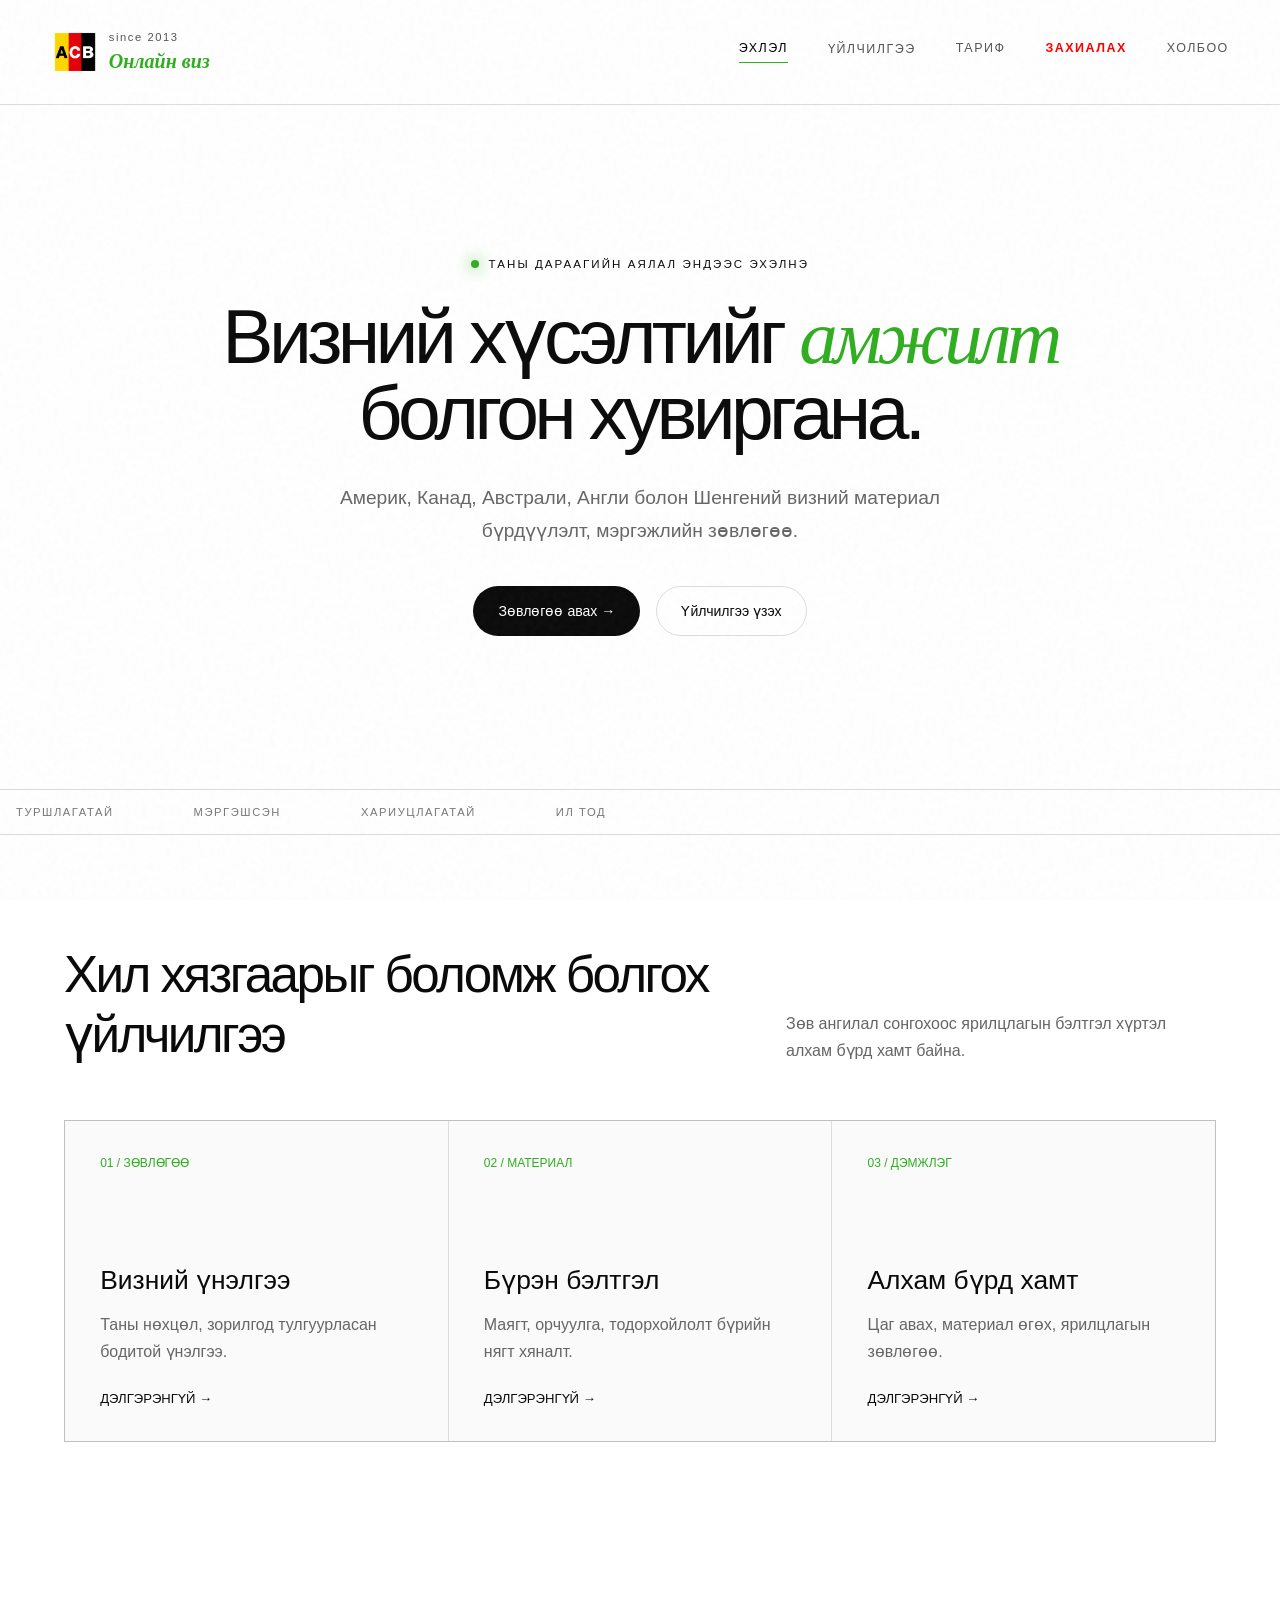
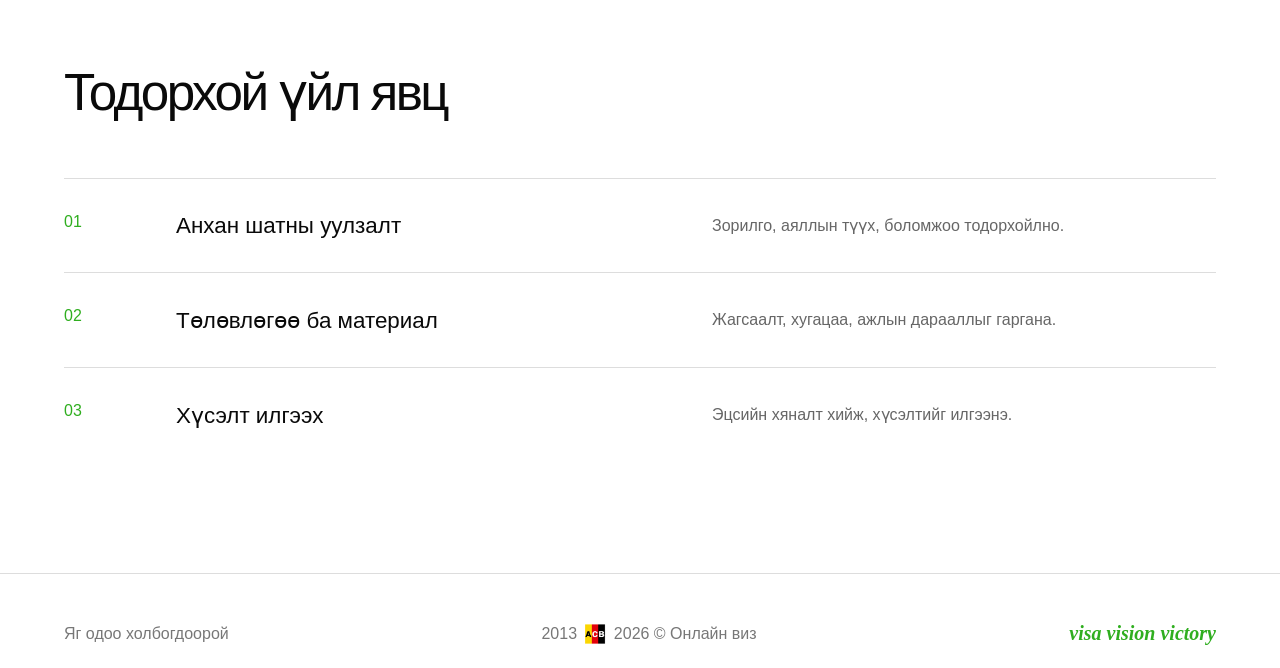
==== index.html @ 75e52c0c "favicon" ====
<!doctype html><html lang="mn"><head><meta charset="utf-8"><meta name="viewport" content="width=device-width,initial-scale=1"><title>Visa Vision Victory</title><link rel="icon" type="image/png" href="assets/favicon.png"><link rel="stylesheet" href="styles.css"></head><body><div class="noise"></div><header class="site-header"><a class="brand" href="index.html"><img class="brand-logo" src="assets/acb-logo.png" alt="ACB лого"><span class="brand-text"><span class="brand-since">since 2013</span><span class="brand-name">Онлайн виз</span></span></a><button class="menu-btn" aria-label="Цэс">☰</button><nav class="nav"><a class="active" href="index.html">Эхлэл</a><a href="services.html">Үйлчилгээ</a><a href="pricing.html">Тариф</a><a  href="zahialga.html" style="display:inline-block; color:red; font-weight:600;">Захиалах</a><a    href="contact.html">Холбоо</a></nav></header><main class="page"><section class="hero"><p class="eyebrow"><span class="dot"></span>Таны дараагийн аялал эндээс эхэлнэ</p><h1>Визний хүсэлтийг <span class="accent">амжилт</span> болгон хувиргана.</h1><p class="lead">Америк, Канад, Австрали, Англи болон Шенгений визний материал бүрдүүлэлт, мэргэжлийн зөвлөгөө.</p><div class="actions"><a class="btn" href="contact.html">Зөвлөгөө авах →</a><a class="btn secondary" href="services.html">Үйлчилгээ үзэх</a></div></section><div class="marquee"><span>Туршлагатай</span><span>Мэргэшсэн</span><span>Хариуцлагатай</span><span>Ил тод</span></div><section class="section reveal"><div class="section-head"><h2>Хил хязгаарыг боломж болгох үйлчилгээ</h2><p class="section-copy">Зөв ангилал сонгохоос ярилцлагын бэлтгэл хүртэл алхам бүрд хамт байна.</p></div><div class="grid"><article class="card"><span class="card-index">01 / ЗӨВЛӨГӨӨ</span><h3>Визний үнэлгээ</h3><p>Таны нөхцөл, зорилгод тулгуурласан бодитой үнэлгээ.</p><a class="card-link" href="services.html">Дэлгэрэнгүй →</a></article><article class="card"><span class="card-index">02 / МАТЕРИАЛ</span><h3>Бүрэн бэлтгэл</h3><p>Маягт, орчуулга, тодорхойлолт бүрийн нягт хяналт.</p><a class="card-link" href="services.html">Дэлгэрэнгүй →</a></article><article class="card"><span class="card-index">03 / ДЭМЖЛЭГ</span><h3>Алхам бүрд хамт</h3><p>Цаг авах, материал өгөх, ярилцлагын зөвлөгөө.</p><a class="card-link" href="services.html">Дэлгэрэнгүй →</a></article></div></section><section class="section reveal"><div class="section-head"><h2>Тодорхой үйл явц</h2></div><div class="steps"><article class="step"><h3>Анхан шатны уулзалт</h3><p>Зорилго, аяллын түүх, боломжоо тодорхойлно.</p></article><article class="step"><h3>Төлөвлөгөө ба материал</h3><p>Жагсаалт, хугацаа, ажлын дарааллыг гаргана.</p></article><article class="step"><h3>Хүсэлт илгээх</h3><p>Эцсийн хяналт хийж, хүсэлтийг илгээнэ.</p></article></div></section></main><footer class="site-footer"><div class="footer-row"><p>Яг одоо холбогдоорой</p><p class="footer-copy">2013 <img class="footer-logo" src="assets/acb-logo.png" alt="ACB лого"> 2026 © Онлайн виз</p><div class="footer-brand">visa vision victory</div></div></footer><script src="app.js"></script></body></html>
---- styles.css ----
:root{--bg:#ffffff;--fg:#0a0a0a;--muted:#666;--line:#00000022;--lime:#2fae1f}*{box-sizing:border-box;margin:0;padding:0}html{scroll-behavior:smooth}body{min-height:100vh;background:var(--bg);color:var(--fg);font-family:Arial,sans-serif;overflow-x:hidden}a{color:inherit}.noise{position:fixed;inset:0;pointer-events:none;z-index:10;opacity:.04;background-image:url("data:image/svg+xml,%3Csvg viewBox='0 0 180 180' xmlns='http://www.w3.org/2000/svg'%3E%3Cfilter id='n'%3E%3CfeTurbulence type='fractalNoise' baseFrequency='.9' numOctaves='3'/%3E%3C/filter%3E%3Crect width='100%25' height='100%25' filter='url(%23n)'/%3E%3C/svg%3E")}.site-header{position:relative;z-index:20;display:flex;align-items:center;justify-content:space-between;padding:28px 4vw;border-bottom:1px solid var(--line)}.brand{text-decoration:none;font-family:Georgia,serif;font-style:italic;font-size:1.25rem;font-weight:700;color:var(--lime)}.brand{display:inline-flex;align-items:center;gap:.6rem}.footer-copy{display:inline-flex;align-items:center;gap:.4rem}.footer-logo{height:24px;width:24px;object-fit:contain;display:block}.brand-text{display:flex;flex-direction:column;height:48px}.brand .brand-since{display:block;font-family:Arial,sans-serif;font-style:normal;font-weight:400;font-size:.7rem;letter-spacing:.14em;line-height:18px;color:#555;text-transform:lowercase}.brand-name{display:block;line-height:30px}.brand-logo{height:48px;width:48px;object-fit:contain;display:block}.brand span,.accent{color:var(--lime)}.nav{display:flex;gap:2.5rem}.nav a{text-decoration:none;text-transform:uppercase;font-size:.78rem;letter-spacing:.12em;color:#555}.nav a:hover,.nav a.active{color:#000}.nav a.active:after{content:"";display:block;height:1px;background:var(--lime);margin-top:7px}.menu-btn{display:none;background:none;border:0;color:#000;font-size:1.5rem}.page{position:relative;z-index:2}.hero{min-height:76vh;display:grid;align-content:center;justify-items:center;text-align:center;padding:8vh 5vw}.eyebrow{display:flex;align-items:center;gap:.6rem;text-transform:uppercase;letter-spacing:.18em;font-size:.72rem;margin-bottom:1.8rem}.dot{width:8px;height:8px;background:var(--lime);border-radius:50%;box-shadow:0 0 16px var(--lime)}h1{max-width:1050px;font-size:clamp(2.6rem,6vw,6.5rem);font-weight:400;line-height:.98;letter-spacing:-.06em}.accent{font-style:italic;font-family:Georgia,serif}.lead{max-width:650px;color:var(--muted);font-size:clamp(1rem,1.5vw,1.25rem);line-height:1.7;margin:2rem auto 0}.actions{display:flex;gap:1rem;margin-top:2.4rem}.btn{display:inline-flex;align-items:center;justify-content:center;border:1px solid var(--line);border-radius:999px;padding:1rem 1.5rem;text-decoration:none;background:#0a0a0a;color:#fff;font-size:.88rem;transition:.25s;cursor:pointer}.btn:hover{transform:translateY(-2px)}.btn.secondary{background:transparent;color:#0a0a0a}.marquee{border-block:1px solid var(--line);padding:1rem;overflow:hidden;color:#777;text-transform:uppercase;letter-spacing:.14em;font-size:.7rem;white-space:nowrap}.marquee span{margin-right:5rem}.section{padding:110px 5vw;max-width:1400px;margin:auto}.section-head{display:flex;justify-content:space-between;align-items:end;gap:2rem;margin-bottom:3.5rem}.section h2{font-size:clamp(2rem,4vw,4.2rem);font-weight:400;letter-spacing:-.05em;max-width:800px}.section-copy{max-width:430px;color:var(--muted);line-height:1.7}.grid{display:grid;grid-template-columns:repeat(3,1fr);gap:1px;background:var(--line);border:1px solid var(--line)}.card{background:#fafafa;padding:2.2rem;min-height:320px;display:flex;flex-direction:column}.card:hover{background:#f1f1f1}.card-index{color:var(--lime);font-size:.75rem}.card h3{font-size:1.65rem;font-weight:400;margin:auto 0 1rem}.card p{color:var(--muted);line-height:1.65}.card-link{margin-top:1.6rem;text-decoration:none;font-size:.82rem;text-transform:uppercase}.steps{counter-reset:s}.step{counter-increment:s;display:grid;grid-template-columns:80px 1fr 1fr;gap:2rem;padding:2.1rem 0;border-top:1px solid var(--line)}.step:before{content:"0" counter(s);color:var(--lime)}.step h3{font-weight:400;font-size:1.4rem}.step p{color:var(--muted);line-height:1.6}.page-intro{padding:12vh 5vw 8vh;max-width:1400px;margin:auto}.pricing-grid{display:grid;grid-template-columns:repeat(3,1fr);gap:1rem}.price-card{padding:2rem;border:1px solid var(--line);border-radius:18px;background:#00000008;display:flex;flex-direction:column;min-height:520px}.price-card.featured{border-color:var(--lime);background:#2fae1f16}.badge{align-self:flex-start;color:#eafbe6;background:var(--lime);border-radius:99px;padding:.4rem .7rem;font-size:.65rem;text-transform:uppercase}.price-card h3{font-size:1.6rem;font-weight:400;margin:1.4rem 0}.price{font-size:2.7rem}.price small{font-size:.8rem;color:var(--muted)}.features{list-style:none;margin:2rem 0;color:#bbb;line-height:2}.features li:before{content:"↗";color:var(--lime);margin-right:.6rem}.price-card .btn{margin-top:auto}.contact-grid{display:grid;grid-template-columns:.8fr 1.2fr;gap:6vw}.contact-list{list-style:none;margin-top:2rem}.contact-list li{padding:1.2rem 0;border-top:1px solid var(--line);color:#555}.contact-list a{text-decoration:none;color:#0a0a0a}.form{display:grid;gap:1rem}.field{display:grid;gap:.55rem}.field label{font-size:.72rem;text-transform:uppercase;color:#555}.field input,.field textarea,.field select{width:100%;background:#00000008;border:1px solid var(--line);border-radius:10px;color:#0a0a0a;padding:1rem}.field textarea{min-height:150px;resize:vertical}.form-status{color:var(--lime);min-height:1.3em}.site-footer{position:relative;z-index:2;border-top:1px solid var(--line);padding:3rem 5vw 1.4rem}.footer-row{display:flex;justify-content:space-between;align-items:center;gap:2rem;color:#777}.footer-brand{font-family:Georgia,serif;font-style:italic;font-weight:700;color:var(--lime);font-size:1.25rem;line-height:.85;text-align:center;white-space:nowrap}.reveal{opacity:0;transform:translateY(24px);transition:.75s}.reveal.visible{opacity:1;transform:none}@media(max-width:800px){.brand-logo{height:38px;width:38px}.brand-text{height:38px}.brand-since{font-size:.6rem;line-height:14px}.brand-name{line-height:24px}.site-header{padding:22px 20px}.menu-btn{display:block}.nav{display:none;position:absolute;top:74px;left:0;right:0;padding:24px 20px;background:#fafafa;flex-direction:column}.nav.open{display:flex}.hero{min-height:70vh;padding-inline:20px}.actions{flex-direction:column;width:100%;max-width:360px}.section,.page-intro{padding:75px 20px}.section-head,.footer-row{align-items:flex-start;flex-direction:column;gap:1rem}.grid,.pricing-grid,.contact-grid{grid-template-columns:1fr}.step{grid-template-columns:45px 1fr}.step p{grid-column:2}.price-card{min-height:auto}.footer-brand{white-space:normal}}
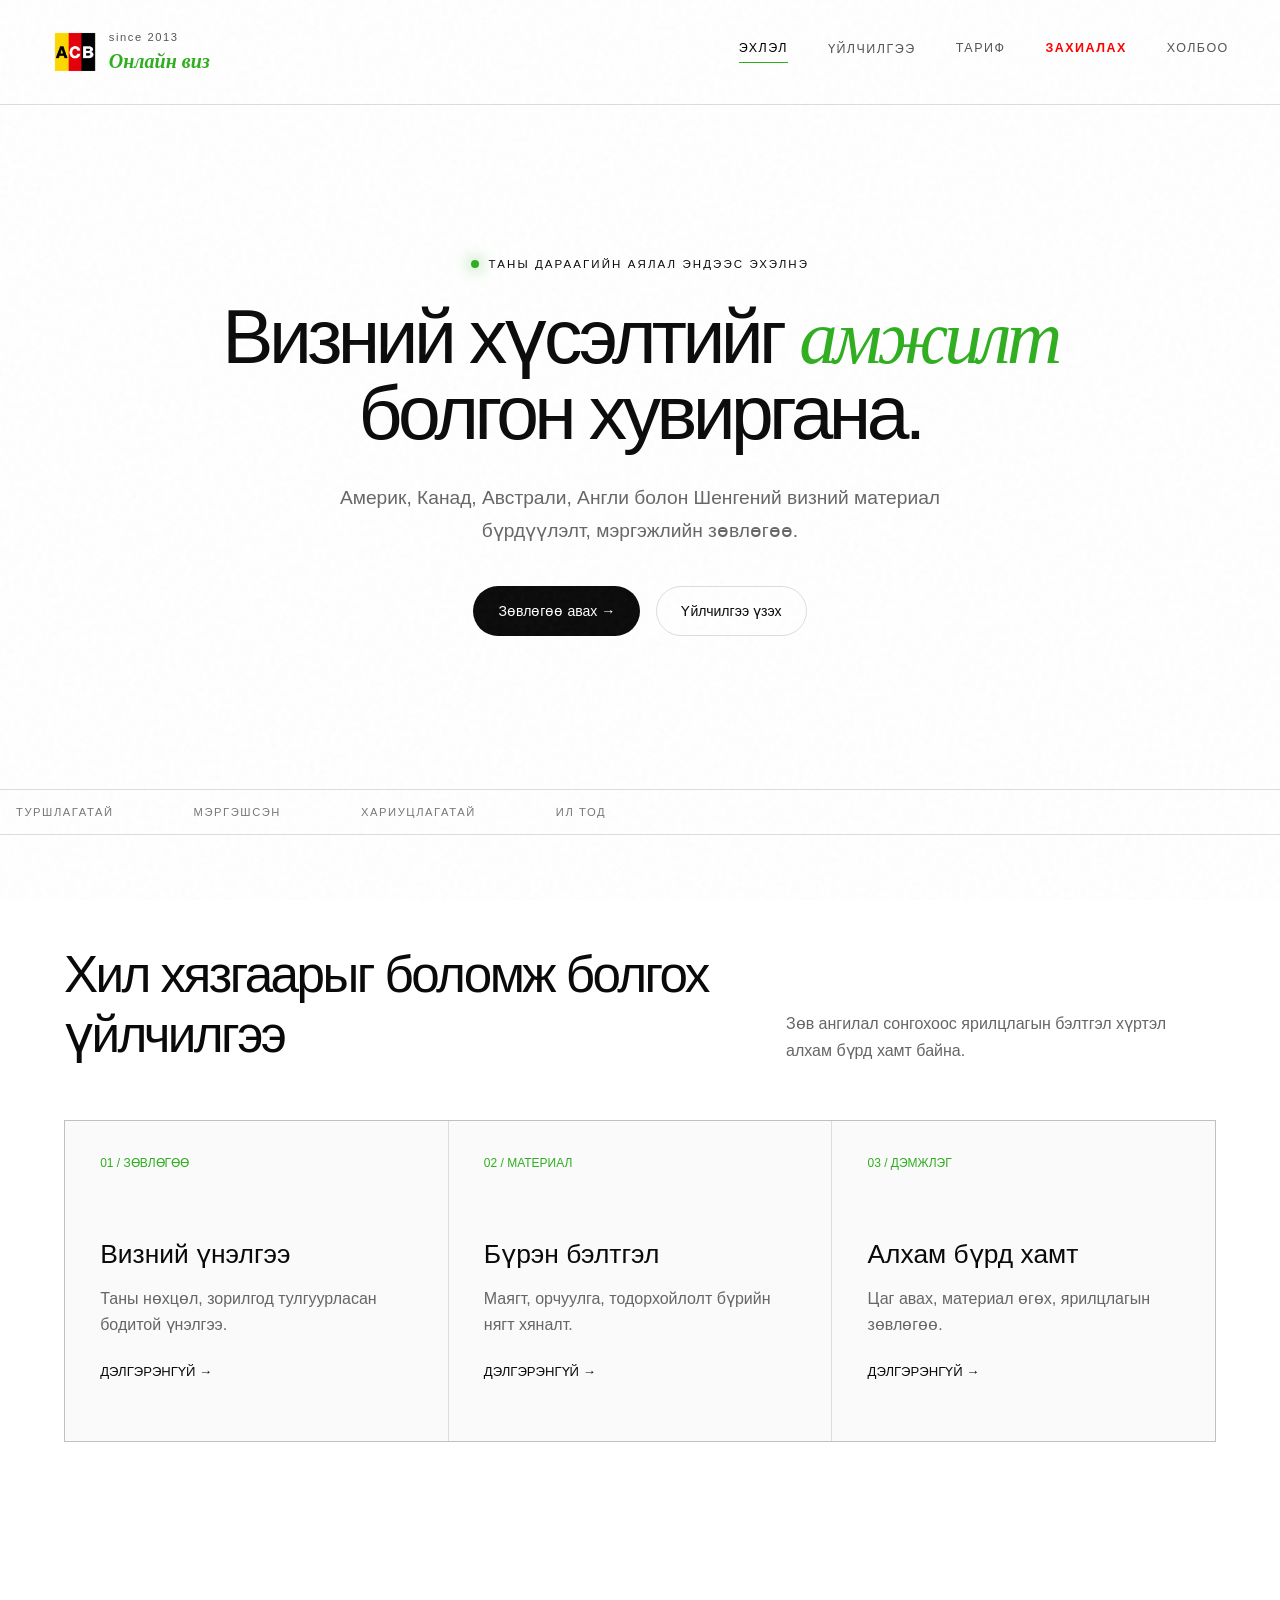
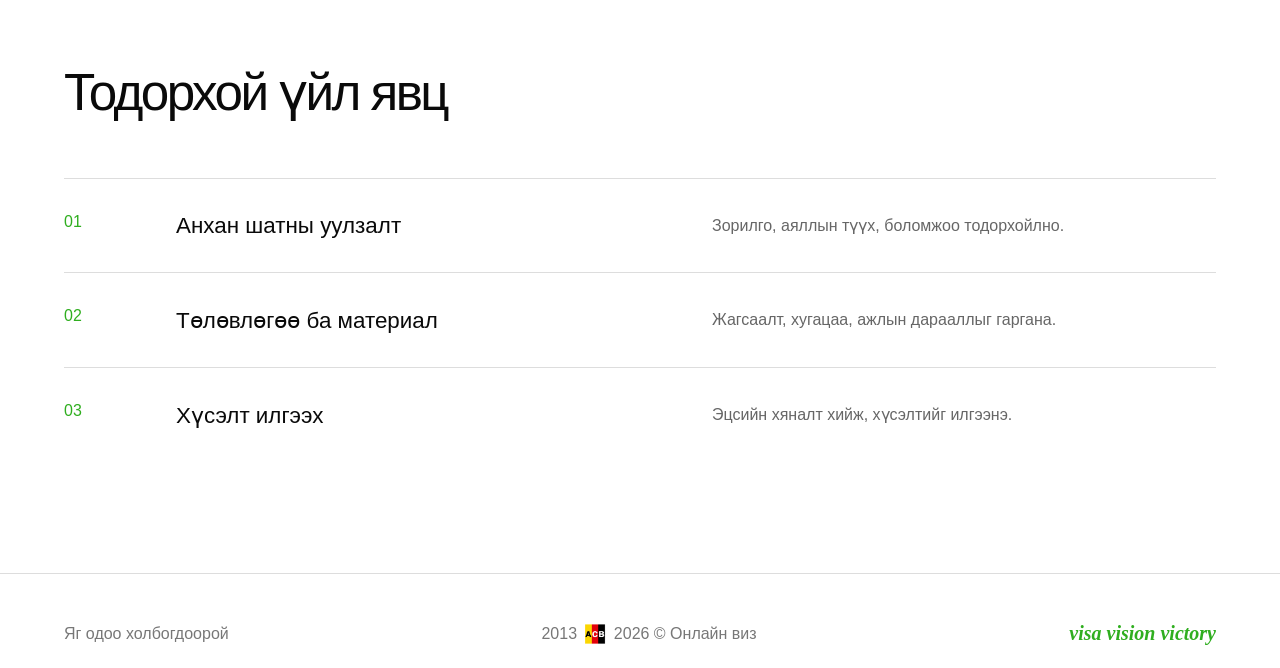
==== commit 989b2574: "эхлэл картанд дахь гарчиг дээш нь шахсан" ====
--- a/index.html
+++ b/index.html
@@ -1 +1 @@
-<!doctype html><html lang="mn"><head><meta charset="utf-8"><meta name="viewport" content="width=device-width,initial-scale=1"><title>Visa Vision Victory</title><link rel="icon" type="image/png" href="assets/favicon.png"><link rel="stylesheet" href="styles.css"></head><body><div class="noise"></div><header class="site-header"><a class="brand" href="index.html"><img class="brand-logo" src="assets/acb-logo.png" alt="ACB лого"><span class="brand-text"><span class="brand-since">since 2013</span><span class="brand-name">Онлайн виз</span></span></a><button class="menu-btn" aria-label="Цэс">☰</button><nav class="nav"><a class="active" href="index.html">Эхлэл</a><a href="services.html">Үйлчилгээ</a><a href="pricing.html">Тариф</a><a  href="zahialga.html" style="display:inline-block; color:red; font-weight:600;">Захиалах</a><a    href="contact.html">Холбоо</a></nav></header><main class="page"><section class="hero"><p class="eyebrow"><span class="dot"></span>Таны дараагийн аялал эндээс эхэлнэ</p><h1>Визний хүсэлтийг <span class="accent">амжилт</span> болгон хувиргана.</h1><p class="lead">Америк, Канад, Австрали, Англи болон Шенгений визний материал бүрдүүлэлт, мэргэжлийн зөвлөгөө.</p><div class="actions"><a class="btn" href="contact.html">Зөвлөгөө авах →</a><a class="btn secondary" href="services.html">Үйлчилгээ үзэх</a></div></section><div class="marquee"><span>Туршлагатай</span><span>Мэргэшсэн</span><span>Хариуцлагатай</span><span>Ил тод</span></div><section class="section reveal"><div class="section-head"><h2>Хил хязгаарыг боломж болгох үйлчилгээ</h2><p class="section-copy">Зөв ангилал сонгохоос ярилцлагын бэлтгэл хүртэл алхам бүрд хамт байна.</p></div><div class="grid"><article class="card"><span class="card-index">01 / ЗӨВЛӨГӨӨ</span><h3>Визний үнэлгээ</h3><p>Таны нөхцөл, зорилгод тулгуурласан бодитой үнэлгээ.</p><a class="card-link" href="services.html">Дэлгэрэнгүй →</a></article><article class="card"><span class="card-index">02 / МАТЕРИАЛ</span><h3>Бүрэн бэлтгэл</h3><p>Маягт, орчуулга, тодорхойлолт бүрийн нягт хяналт.</p><a class="card-link" href="services.html">Дэлгэрэнгүй →</a></article><article class="card"><span class="card-index">03 / ДЭМЖЛЭГ</span><h3>Алхам бүрд хамт</h3><p>Цаг авах, материал өгөх, ярилцлагын зөвлөгөө.</p><a class="card-link" href="services.html">Дэлгэрэнгүй →</a></article></div></section><section class="section reveal"><div class="section-head"><h2>Тодорхой үйл явц</h2></div><div class="steps"><article class="step"><h3>Анхан шатны уулзалт</h3><p>Зорилго, аяллын түүх, боломжоо тодорхойлно.</p></article><article class="step"><h3>Төлөвлөгөө ба материал</h3><p>Жагсаалт, хугацаа, ажлын дарааллыг гаргана.</p></article><article class="step"><h3>Хүсэлт илгээх</h3><p>Эцсийн хяналт хийж, хүсэлтийг илгээнэ.</p></article></div></section></main><footer class="site-footer"><div class="footer-row"><p>Яг одоо холбогдоорой</p><p class="footer-copy">2013 <img class="footer-logo" src="assets/acb-logo.png" alt="ACB лого"> 2026 © Онлайн виз</p><div class="footer-brand">visa vision victory</div></div></footer><script src="app.js"></script></body></html>
+<!doctype html><html lang="mn"><head><meta charset="utf-8"><meta name="viewport" content="width=device-width,initial-scale=1"><title>Visa Vision Victory</title><link rel="icon" type="image/png" href="assets/favicon.png"><link rel="stylesheet" href="styles.css"></head><body><div class="noise"></div><header class="site-header"><a class="brand" href="index.html"><img class="brand-logo" src="assets/acb-logo.png" alt="ACB лого"><span class="brand-text"><span class="brand-since">since 2013</span><span class="brand-name">Онлайн виз</span></span></a><button class="menu-btn" aria-label="Цэс">☰</button><nav class="nav"><a class="active" href="index.html">Эхлэл</a><a href="services.html">Үйлчилгээ</a><a href="pricing.html">Тариф</a><a  href="zahialga.html" style="display:inline-block; color:red; font-weight:600;">Захиалах</a><a    href="contact.html">Холбоо</a></nav></header><main class="page"><section class="hero"><p class="eyebrow"><span class="dot"></span>Таны дараагийн аялал эндээс эхэлнэ</p><h1>Визний хүсэлтийг <span class="accent">амжилт</span> болгон хувиргана.</h1><p class="lead">Америк, Канад, Австрали, Англи болон Шенгений визний материал бүрдүүлэлт, мэргэжлийн зөвлөгөө.</p><div class="actions"><a class="btn" href="contact.html">Зөвлөгөө авах →</a><a class="btn secondary" href="services.html">Үйлчилгээ үзэх</a></div></section><div class="marquee"><span>Туршлагатай</span><span>Мэргэшсэн</span><span>Хариуцлагатай</span><span>Ил тод</span></div><section class="section reveal"><div class="section-head"><h2>Хил хязгаарыг боломж болгох үйлчилгээ</h2><p class="section-copy">Зөв ангилал сонгохоос ярилцлагын бэлтгэл хүртэл алхам бүрд хамт байна.</p></div><div class="grid home-grid"><article class="card"><span class="card-index">01 / ЗӨВЛӨГӨӨ</span><h3>Визний үнэлгээ</h3><p>Таны нөхцөл, зорилгод тулгуурласан бодитой үнэлгээ.</p><a class="card-link" href="services.html">Дэлгэрэнгүй →</a></article><article class="card"><span class="card-index">02 / МАТЕРИАЛ</span><h3>Бүрэн бэлтгэл</h3><p>Маягт, орчуулга, тодорхойлолт бүрийн нягт хяналт.</p><a class="card-link" href="services.html">Дэлгэрэнгүй →</a></article><article class="card"><span class="card-index">03 / ДЭМЖЛЭГ</span><h3>Алхам бүрд хамт</h3><p>Цаг авах, материал өгөх, ярилцлагын зөвлөгөө.</p><a class="card-link" href="services.html">Дэлгэрэнгүй →</a></article></div></section><section class="section reveal"><div class="section-head"><h2>Тодорхой үйл явц</h2></div><div class="steps"><article class="step"><h3>Анхан шатны уулзалт</h3><p>Зорилго, аяллын түүх, боломжоо тодорхойлно.</p></article><article class="step"><h3>Төлөвлөгөө ба материал</h3><p>Жагсаалт, хугацаа, ажлын дарааллыг гаргана.</p></article><article class="step"><h3>Хүсэлт илгээх</h3><p>Эцсийн хяналт хийж, хүсэлтийг илгээнэ.</p></article></div></section></main><footer class="site-footer"><div class="footer-row"><p>Яг одоо холбогдоорой</p><p class="footer-copy">2013 <img class="footer-logo" src="assets/acb-logo.png" alt="ACB лого"> 2026 © Онлайн виз</p><div class="footer-brand">visa vision victory</div></div></footer><script src="app.js"></script></body></html>
--- a/styles.css
+++ b/styles.css
@@ -1 +1 @@
-:root{--bg:#ffffff;--fg:#0a0a0a;--muted:#666;--line:#00000022;--lime:#2fae1f}*{box-sizing:border-box;margin:0;padding:0}html{scroll-behavior:smooth}body{min-height:100vh;background:var(--bg);color:var(--fg);font-family:Arial,sans-serif;overflow-x:hidden}a{color:inherit}.noise{position:fixed;inset:0;pointer-events:none;z-index:10;opacity:.04;background-image:url("data:image/svg+xml,%3Csvg viewBox='0 0 180 180' xmlns='http://www.w3.org/2000/svg'%3E%3Cfilter id='n'%3E%3CfeTurbulence type='fractalNoise' baseFrequency='.9' numOctaves='3'/%3E%3C/filter%3E%3Crect width='100%25' height='100%25' filter='url(%23n)'/%3E%3C/svg%3E")}.site-header{position:relative;z-index:20;display:flex;align-items:center;justify-content:space-between;padding:28px 4vw;border-bottom:1px solid var(--line)}.brand{text-decoration:none;font-family:Georgia,serif;font-style:italic;font-size:1.25rem;font-weight:700;color:var(--lime)}.brand{display:inline-flex;align-items:center;gap:.6rem}.footer-copy{display:inline-flex;align-items:center;gap:.4rem}.footer-logo{height:24px;width:24px;object-fit:contain;display:block}.brand-text{display:flex;flex-direction:column;height:48px}.brand .brand-since{display:block;font-family:Arial,sans-serif;font-style:normal;font-weight:400;font-size:.7rem;letter-spacing:.14em;line-height:18px;color:#555;text-transform:lowercase}.brand-name{display:block;line-height:30px}.brand-logo{height:48px;width:48px;object-fit:contain;display:block}.brand span,.accent{color:var(--lime)}.nav{display:flex;gap:2.5rem}.nav a{text-decoration:none;text-transform:uppercase;font-size:.78rem;letter-spacing:.12em;color:#555}.nav a:hover,.nav a.active{color:#000}.nav a.active:after{content:"";display:block;height:1px;background:var(--lime);margin-top:7px}.menu-btn{display:none;background:none;border:0;color:#000;font-size:1.5rem}.page{position:relative;z-index:2}.hero{min-height:76vh;display:grid;align-content:center;justify-items:center;text-align:center;padding:8vh 5vw}.eyebrow{display:flex;align-items:center;gap:.6rem;text-transform:uppercase;letter-spacing:.18em;font-size:.72rem;margin-bottom:1.8rem}.dot{width:8px;height:8px;background:var(--lime);border-radius:50%;box-shadow:0 0 16px var(--lime)}h1{max-width:1050px;font-size:clamp(2.6rem,6vw,6.5rem);font-weight:400;line-height:.98;letter-spacing:-.06em}.accent{font-style:italic;font-family:Georgia,serif}.lead{max-width:650px;color:var(--muted);font-size:clamp(1rem,1.5vw,1.25rem);line-height:1.7;margin:2rem auto 0}.actions{display:flex;gap:1rem;margin-top:2.4rem}.btn{display:inline-flex;align-items:center;justify-content:center;border:1px solid var(--line);border-radius:999px;padding:1rem 1.5rem;text-decoration:none;background:#0a0a0a;color:#fff;font-size:.88rem;transition:.25s;cursor:pointer}.btn:hover{transform:translateY(-2px)}.btn.secondary{background:transparent;color:#0a0a0a}.marquee{border-block:1px solid var(--line);padding:1rem;overflow:hidden;color:#777;text-transform:uppercase;letter-spacing:.14em;font-size:.7rem;white-space:nowrap}.marquee span{margin-right:5rem}.section{padding:110px 5vw;max-width:1400px;margin:auto}.section-head{display:flex;justify-content:space-between;align-items:end;gap:2rem;margin-bottom:3.5rem}.section h2{font-size:clamp(2rem,4vw,4.2rem);font-weight:400;letter-spacing:-.05em;max-width:800px}.section-copy{max-width:430px;color:var(--muted);line-height:1.7}.grid{display:grid;grid-template-columns:repeat(3,1fr);gap:1px;background:var(--line);border:1px solid var(--line)}.card{background:#fafafa;padding:2.2rem;min-height:320px;display:flex;flex-direction:column}.card:hover{background:#f1f1f1}.card-index{color:var(--lime);font-size:.75rem}.card h3{font-size:1.65rem;font-weight:400;margin:auto 0 1rem}.card p{color:var(--muted);line-height:1.65}.card-link{margin-top:1.6rem;text-decoration:none;font-size:.82rem;text-transform:uppercase}.steps{counter-reset:s}.step{counter-increment:s;display:grid;grid-template-columns:80px 1fr 1fr;gap:2rem;padding:2.1rem 0;border-top:1px solid var(--line)}.step:before{content:"0" counter(s);color:var(--lime)}.step h3{font-weight:400;font-size:1.4rem}.step p{color:var(--muted);line-height:1.6}.page-intro{padding:12vh 5vw 8vh;max-width:1400px;margin:auto}.pricing-grid{display:grid;grid-template-columns:repeat(3,1fr);gap:1rem}.price-card{padding:2rem;border:1px solid var(--line);border-radius:18px;background:#00000008;display:flex;flex-direction:column;min-height:520px}.price-card.featured{border-color:var(--lime);background:#2fae1f16}.badge{align-self:flex-start;color:#eafbe6;background:var(--lime);border-radius:99px;padding:.4rem .7rem;font-size:.65rem;text-transform:uppercase}.price-card h3{font-size:1.6rem;font-weight:400;margin:1.4rem 0}.price{font-size:2.7rem}.price small{font-size:.8rem;color:var(--muted)}.features{list-style:none;margin:2rem 0;color:#bbb;line-height:2}.features li:before{content:"↗";color:var(--lime);margin-right:.6rem}.price-card .btn{margin-top:auto}.contact-grid{display:grid;grid-template-columns:.8fr 1.2fr;gap:6vw}.contact-list{list-style:none;margin-top:2rem}.contact-list li{padding:1.2rem 0;border-top:1px solid var(--line);color:#555}.contact-list a{text-decoration:none;color:#0a0a0a}.form{display:grid;gap:1rem}.field{display:grid;gap:.55rem}.field label{font-size:.72rem;text-transform:uppercase;color:#555}.field input,.field textarea,.field select{width:100%;background:#00000008;border:1px solid var(--line);border-radius:10px;color:#0a0a0a;padding:1rem}.field textarea{min-height:150px;resize:vertical}.form-status{color:var(--lime);min-height:1.3em}.site-footer{position:relative;z-index:2;border-top:1px solid var(--line);padding:3rem 5vw 1.4rem}.footer-row{display:flex;justify-content:space-between;align-items:center;gap:2rem;color:#777}.footer-brand{font-family:Georgia,serif;font-style:italic;font-weight:700;color:var(--lime);font-size:1.25rem;line-height:.85;text-align:center;white-space:nowrap}.reveal{opacity:0;transform:translateY(24px);transition:.75s}.reveal.visible{opacity:1;transform:none}@media(max-width:800px){.brand-logo{height:38px;width:38px}.brand-text{height:38px}.brand-since{font-size:.6rem;line-height:14px}.brand-name{line-height:24px}.site-header{padding:22px 20px}.menu-btn{display:block}.nav{display:none;position:absolute;top:74px;left:0;right:0;padding:24px 20px;background:#fafafa;flex-direction:column}.nav.open{display:flex}.hero{min-height:70vh;padding-inline:20px}.actions{flex-direction:column;width:100%;max-width:360px}.section,.page-intro{padding:75px 20px}.section-head,.footer-row{align-items:flex-start;flex-direction:column;gap:1rem}.grid,.pricing-grid,.contact-grid{grid-template-columns:1fr}.step{grid-template-columns:45px 1fr}.step p{grid-column:2}.price-card{min-height:auto}.footer-brand{white-space:normal}}
+:root{--bg:#ffffff;--fg:#0a0a0a;--muted:#666;--line:#00000022;--lime:#2fae1f}*{box-sizing:border-box;margin:0;padding:0}html{scroll-behavior:smooth}body{min-height:100vh;background:var(--bg);color:var(--fg);font-family:Arial,sans-serif;overflow-x:hidden}a{color:inherit}.noise{position:fixed;inset:0;pointer-events:none;z-index:10;opacity:.04;background-image:url("data:image/svg+xml,%3Csvg viewBox='0 0 180 180' xmlns='http://www.w3.org/2000/svg'%3E%3Cfilter id='n'%3E%3CfeTurbulence type='fractalNoise' baseFrequency='.9' numOctaves='3'/%3E%3C/filter%3E%3Crect width='100%25' height='100%25' filter='url(%23n)'/%3E%3C/svg%3E")}.site-header{position:relative;z-index:20;display:flex;align-items:center;justify-content:space-between;padding:28px 4vw;border-bottom:1px solid var(--line)}.brand{text-decoration:none;font-family:Georgia,serif;font-style:italic;font-size:1.25rem;font-weight:700;color:var(--lime)}.brand{display:inline-flex;align-items:center;gap:.6rem}.footer-copy{display:inline-flex;align-items:center;gap:.4rem}.footer-logo{height:24px;width:24px;object-fit:contain;display:block}.brand-text{display:flex;flex-direction:column;height:48px}.brand .brand-since{display:block;font-family:Arial,sans-serif;font-style:normal;font-weight:400;font-size:.7rem;letter-spacing:.14em;line-height:18px;color:#555;text-transform:lowercase}.brand-name{display:block;line-height:30px}.brand-logo{height:48px;width:48px;object-fit:contain;display:block}.brand span,.accent{color:var(--lime)}.nav{display:flex;gap:2.5rem}.nav a{text-decoration:none;text-transform:uppercase;font-size:.78rem;letter-spacing:.12em;color:#555}.nav a:hover,.nav a.active{color:#000}.nav a.active:after{content:"";display:block;height:1px;background:var(--lime);margin-top:7px}.menu-btn{display:none;background:none;border:0;color:#000;font-size:1.5rem}.page{position:relative;z-index:2}.hero{min-height:76vh;display:grid;align-content:center;justify-items:center;text-align:center;padding:8vh 5vw}.eyebrow{display:flex;align-items:center;gap:.6rem;text-transform:uppercase;letter-spacing:.18em;font-size:.72rem;margin-bottom:1.8rem}.dot{width:8px;height:8px;background:var(--lime);border-radius:50%;box-shadow:0 0 16px var(--lime)}h1{max-width:1050px;font-size:clamp(2.6rem,6vw,6.5rem);font-weight:400;line-height:.98;letter-spacing:-.06em}.accent{font-style:italic;font-family:Georgia,serif}.lead{max-width:650px;color:var(--muted);font-size:clamp(1rem,1.5vw,1.25rem);line-height:1.7;margin:2rem auto 0}.actions{display:flex;gap:1rem;margin-top:2.4rem}.btn{display:inline-flex;align-items:center;justify-content:center;border:1px solid var(--line);border-radius:999px;padding:1rem 1.5rem;text-decoration:none;background:#0a0a0a;color:#fff;font-size:.88rem;transition:.25s;cursor:pointer}.btn:hover{transform:translateY(-2px)}.btn.secondary{background:transparent;color:#0a0a0a}.marquee{border-block:1px solid var(--line);padding:1rem;overflow:hidden;color:#777;text-transform:uppercase;letter-spacing:.14em;font-size:.7rem;white-space:nowrap}.marquee span{margin-right:5rem}.section{padding:110px 5vw;max-width:1400px;margin:auto}.section-head{display:flex;justify-content:space-between;align-items:end;gap:2rem;margin-bottom:3.5rem}.section h2{font-size:clamp(2rem,4vw,4.2rem);font-weight:400;letter-spacing:-.05em;max-width:800px}.section-copy{max-width:430px;color:var(--muted);line-height:1.7}.grid{display:grid;grid-template-columns:repeat(3,1fr);gap:1px;background:var(--line);border:1px solid var(--line)}.card{background:#fafafa;padding:2.2rem;min-height:320px;display:flex;flex-direction:column}.card:hover{background:#f1f1f1}.card-index{color:var(--lime);font-size:.75rem}.card h3{font-size:1.65rem;font-weight:400;margin:auto 0 1rem}.home-grid .card{padding-bottom:calc(2.2rem + 1.65rem)}.card p{color:var(--muted);line-height:1.65;min-height:3.3em}.card-link{margin-top:1.6rem;text-decoration:none;font-size:.82rem;text-transform:uppercase}.steps{counter-reset:s}.step{counter-increment:s;display:grid;grid-template-columns:80px 1fr 1fr;gap:2rem;padding:2.1rem 0;border-top:1px solid var(--line)}.step:before{content:"0" counter(s);color:var(--lime)}.step h3{font-weight:400;font-size:1.4rem}.step p{color:var(--muted);line-height:1.6}.page-intro{padding:12vh 5vw 8vh;max-width:1400px;margin:auto}.pricing-grid{display:grid;grid-template-columns:repeat(3,1fr);gap:1rem}.price-card{padding:2rem;border:1px solid var(--line);border-radius:18px;background:#00000008;display:flex;flex-direction:column;min-height:520px}.price-card.featured{border-color:var(--lime);background:#2fae1f16}.badge{align-self:flex-start;color:#eafbe6;background:var(--lime);border-radius:99px;padding:.4rem .7rem;font-size:.65rem;text-transform:uppercase}.price-card h3{font-size:1.6rem;font-weight:400;margin:1.4rem 0}.price{font-size:2.7rem}.price small{font-size:.8rem;color:var(--muted)}.features{list-style:none;margin:2rem 0;color:#bbb;line-height:2}.features li:before{content:"↗";color:var(--lime);margin-right:.6rem}.price-card .btn{margin-top:auto}.contact-grid{display:grid;grid-template-columns:.8fr 1.2fr;gap:6vw}.contact-list{list-style:none;margin-top:2rem}.contact-list li{padding:1.2rem 0;border-top:1px solid var(--line);color:#555}.contact-list a{text-decoration:none;color:#0a0a0a}.form{display:grid;gap:1rem}.field{display:grid;gap:.55rem}.field label{font-size:.72rem;text-transform:uppercase;color:#555}.field input,.field textarea,.field select{width:100%;background:#00000008;border:1px solid var(--line);border-radius:10px;color:#0a0a0a;padding:1rem}.field textarea{min-height:150px;resize:vertical}.form-status{color:var(--lime);min-height:1.3em}.site-footer{position:relative;z-index:2;border-top:1px solid var(--line);padding:3rem 5vw 1.4rem}.footer-row{display:flex;justify-content:space-between;align-items:center;gap:2rem;color:#777}.footer-brand{font-family:Georgia,serif;font-style:italic;font-weight:700;color:var(--lime);font-size:1.25rem;line-height:.85;text-align:center;white-space:nowrap}.reveal{opacity:0;transform:translateY(24px);transition:.75s}.reveal.visible{opacity:1;transform:none}@media(max-width:800px){.brand-logo{height:38px;width:38px}.brand-text{height:38px}.brand-since{font-size:.6rem;line-height:14px}.brand-name{line-height:24px}.site-header{padding:22px 20px}.menu-btn{display:block}.nav{display:none;position:absolute;top:74px;left:0;right:0;padding:24px 20px;background:#fafafa;flex-direction:column}.nav.open{display:flex}.hero{min-height:70vh;padding-inline:20px}.actions{flex-direction:column;width:100%;max-width:360px}.section,.page-intro{padding:75px 20px}.section-head,.footer-row{align-items:flex-start;flex-direction:column;gap:1rem}.grid,.pricing-grid,.contact-grid{grid-template-columns:1fr}.step{grid-template-columns:45px 1fr}.step p{grid-column:2}.price-card{min-height:auto}.footer-brand{white-space:normal}}
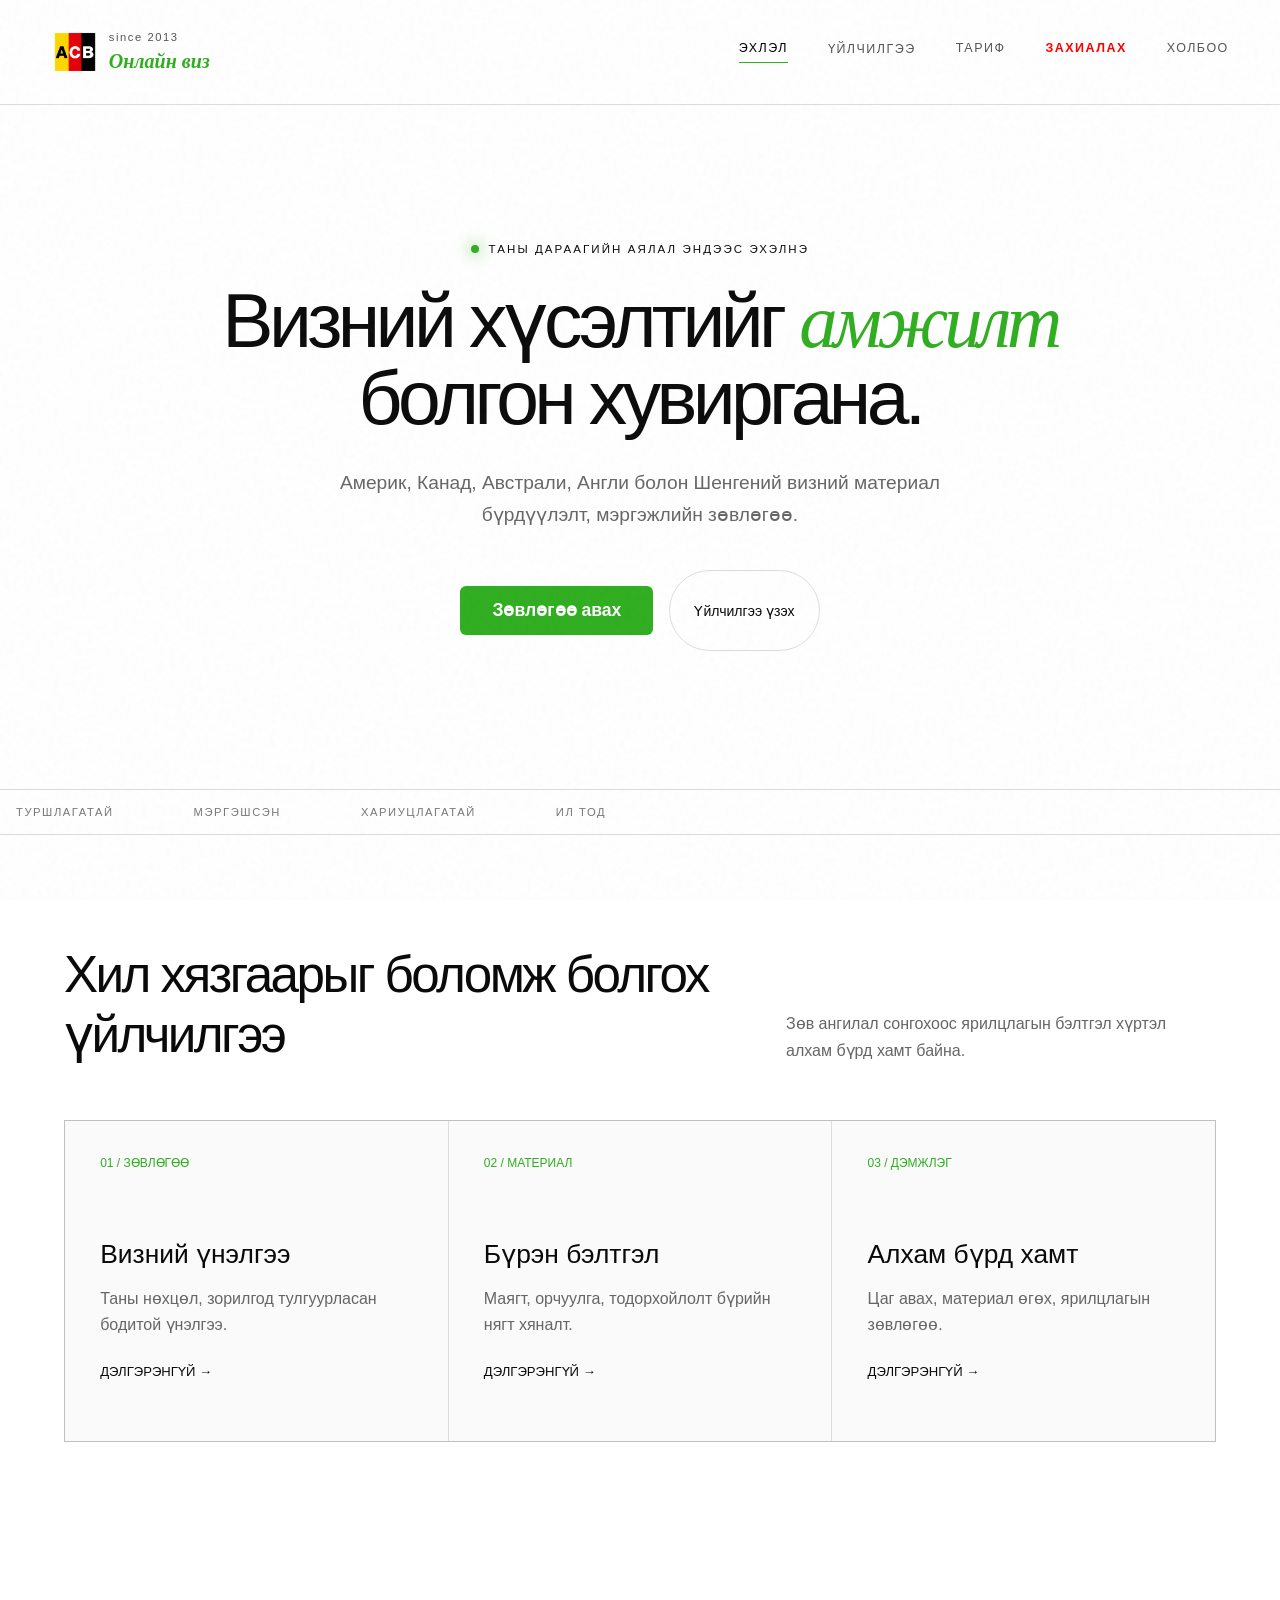
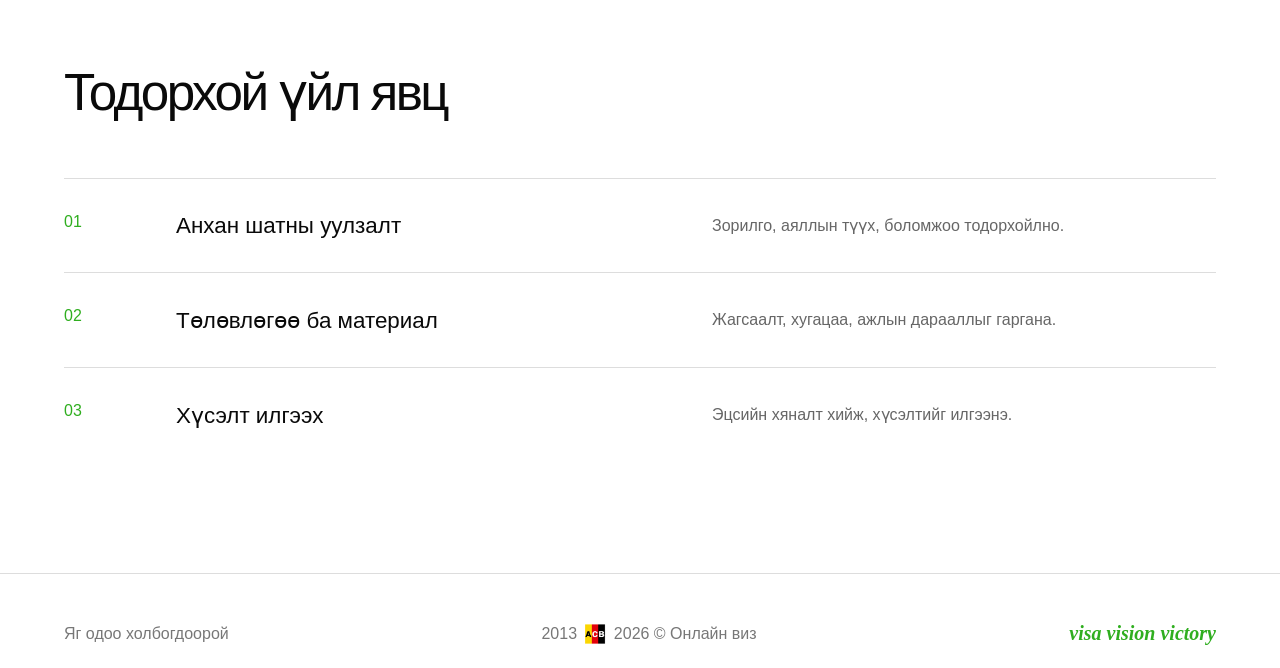
==== commit 55f7a2f9: "Fix HTML structure and update content" ====
--- a/index.html
+++ b/index.html
@@ -1 +1 @@
-<!doctype html><html lang="mn"><head><meta charset="utf-8"><meta name="viewport" content="width=device-width,initial-scale=1"><title>Visa Vision Victory</title><link rel="icon" type="image/png" href="assets/favicon.png"><link rel="stylesheet" href="styles.css"></head><body><div class="noise"></div><header class="site-header"><a class="brand" href="index.html"><img class="brand-logo" src="assets/acb-logo.png" alt="ACB лого"><span class="brand-text"><span class="brand-since">since 2013</span><span class="brand-name">Онлайн виз</span></span></a><button class="menu-btn" aria-label="Цэс">☰</button><nav class="nav"><a class="active" href="index.html">Эхлэл</a><a href="services.html">Үйлчилгээ</a><a href="pricing.html">Тариф</a><a  href="zahialga.html" style="display:inline-block; color:red; font-weight:600;">Захиалах</a><a    href="contact.html">Холбоо</a></nav></header><main class="page"><section class="hero"><p class="eyebrow"><span class="dot"></span>Таны дараагийн аялал эндээс эхэлнэ</p><h1>Визний хүсэлтийг <span class="accent">амжилт</span> болгон хувиргана.</h1><p class="lead">Америк, Канад, Австрали, Англи болон Шенгений визний материал бүрдүүлэлт, мэргэжлийн зөвлөгөө.</p><div class="actions"><a class="btn" href="contact.html">Зөвлөгөө авах →</a><a class="btn secondary" href="services.html">Үйлчилгээ үзэх</a></div></section><div class="marquee"><span>Туршлагатай</span><span>Мэргэшсэн</span><span>Хариуцлагатай</span><span>Ил тод</span></div><section class="section reveal"><div class="section-head"><h2>Хил хязгаарыг боломж болгох үйлчилгээ</h2><p class="section-copy">Зөв ангилал сонгохоос ярилцлагын бэлтгэл хүртэл алхам бүрд хамт байна.</p></div><div class="grid home-grid"><article class="card"><span class="card-index">01 / ЗӨВЛӨГӨӨ</span><h3>Визний үнэлгээ</h3><p>Таны нөхцөл, зорилгод тулгуурласан бодитой үнэлгээ.</p><a class="card-link" href="services.html">Дэлгэрэнгүй →</a></article><article class="card"><span class="card-index">02 / МАТЕРИАЛ</span><h3>Бүрэн бэлтгэл</h3><p>Маягт, орчуулга, тодорхойлолт бүрийн нягт хяналт.</p><a class="card-link" href="services.html">Дэлгэрэнгүй →</a></article><article class="card"><span class="card-index">03 / ДЭМЖЛЭГ</span><h3>Алхам бүрд хамт</h3><p>Цаг авах, материал өгөх, ярилцлагын зөвлөгөө.</p><a class="card-link" href="services.html">Дэлгэрэнгүй →</a></article></div></section><section class="section reveal"><div class="section-head"><h2>Тодорхой үйл явц</h2></div><div class="steps"><article class="step"><h3>Анхан шатны уулзалт</h3><p>Зорилго, аяллын түүх, боломжоо тодорхойлно.</p></article><article class="step"><h3>Төлөвлөгөө ба материал</h3><p>Жагсаалт, хугацаа, ажлын дарааллыг гаргана.</p></article><article class="step"><h3>Хүсэлт илгээх</h3><p>Эцсийн хяналт хийж, хүсэлтийг илгээнэ.</p></article></div></section></main><footer class="site-footer"><div class="footer-row"><p>Яг одоо холбогдоорой</p><p class="footer-copy">2013 <img class="footer-logo" src="assets/acb-logo.png" alt="ACB лого"> 2026 © Онлайн виз</p><div class="footer-brand">visa vision victory</div></div></footer><script src="app.js"></script></body></html>
+<!doctype html><html lang="mn"><head><meta charset="utf-8"><meta name="viewport" content="width=device-width,initial-scale=1"><title>Visa Vision Victory</title><link rel="icon" type="image/png" href="assets/favicon.png"><link rel="stylesheet" href="styles.css"></head><body><div class="noise"></div><header class="site-header"><a class="brand" href="index.html"><img class="brand-logo" src="assets/acb-logo.png" alt="ACB лого"><span class="brand-text"><span class="brand-since">since 2013</span><span class="brand-name">Онлайн виз</span></span></a><button class="menu-btn" aria-label="Цэс">☰</button><nav class="nav"><a class="active" href="index.html">Эхлэл</a><a href="services.html">Үйлчилгээ</a><a href="pricing.html">Тариф</a><a  href="zahialga.html" style="display:inline-block; color:red; font-weight:600;">Захиалах</a><a    href="contact.html">Холбоо</a></nav></header><main class="page"><section class="hero"><p class="eyebrow"><span class="dot"></span>Таны дараагийн аялал эндээс эхэлнэ</p><h1>Визний хүсэлтийг <span class="accent">амжилт</span> болгон хувиргана.</h1><p class="lead">Америк, Канад, Австрали, Англи болон Шенгений визний материал бүрдүүлэлт, мэргэжлийн зөвлөгөө.</p><div class="actions"><a href="/zovlogoo.html" style="display:inline-block;background:#2fae1f;color:#fff;padding:14px 32px;border-radius:6px;font-size:1.1rem;font-weight:700;text-decoration:none;margin:16px 0;">Зөвлөгөө авах</a><a class="btn secondary" href="services.html">Үйлчилгээ үзэх</a></div></section><div class="marquee"><span>Туршлагатай</span><span>Мэргэшсэн</span><span>Хариуцлагатай</span><span>Ил тод</span></div><section class="section reveal"><div class="section-head"><h2>Хил хязгаарыг боломж болгох үйлчилгээ</h2><p class="section-copy">Зөв ангилал сонгохоос ярилцлагын бэлтгэл хүртэл алхам бүрд хамт байна.</p></div><div class="grid home-grid"><article class="card"><span class="card-index">01 / ЗӨВЛӨГӨӨ</span><h3>Визний үнэлгээ</h3><p>Таны нөхцөл, зорилгод тулгуурласан бодитой үнэлгээ.</p><a class="card-link" href="services.html">Дэлгэрэнгүй →</a></article><article class="card"><span class="card-index">02 / МАТЕРИАЛ</span><h3>Бүрэн бэлтгэл</h3><p>Маягт, орчуулга, тодорхойлолт бүрийн нягт хяналт.</p><a class="card-link" href="services.html">Дэлгэрэнгүй →</a></article><article class="card"><span class="card-index">03 / ДЭМЖЛЭГ</span><h3>Алхам бүрд хамт</h3><p>Цаг авах, материал өгөх, ярилцлагын зөвлөгөө.</p><a class="card-link" href="services.html">Дэлгэрэнгүй →</a></article></div></section><section class="section reveal"><div class="section-head"><h2>Тодорхой үйл явц</h2></div><div class="steps"><article class="step"><h3>Анхан шатны уулзалт</h3><p>Зорилго, аяллын түүх, боломжоо тодорхойлно.</p></article><article class="step"><h3>Төлөвлөгөө ба материал</h3><p>Жагсаалт, хугацаа, ажлын дарааллыг гаргана.</p></article><article class="step"><h3>Хүсэлт илгээх</h3><p>Эцсийн хяналт хийж, хүсэлтийг илгээнэ.</p></article></div></section></main><footer class="site-footer"><div class="footer-row"><p>Яг одоо холбогдоорой</p><p class="footer-copy">2013 <img class="footer-logo" src="assets/acb-logo.png" alt="ACB лого"> 2026 © Онлайн виз</p><div class="footer-brand">visa vision victory</div></div></footer><script src="app.js"></script></body></html>
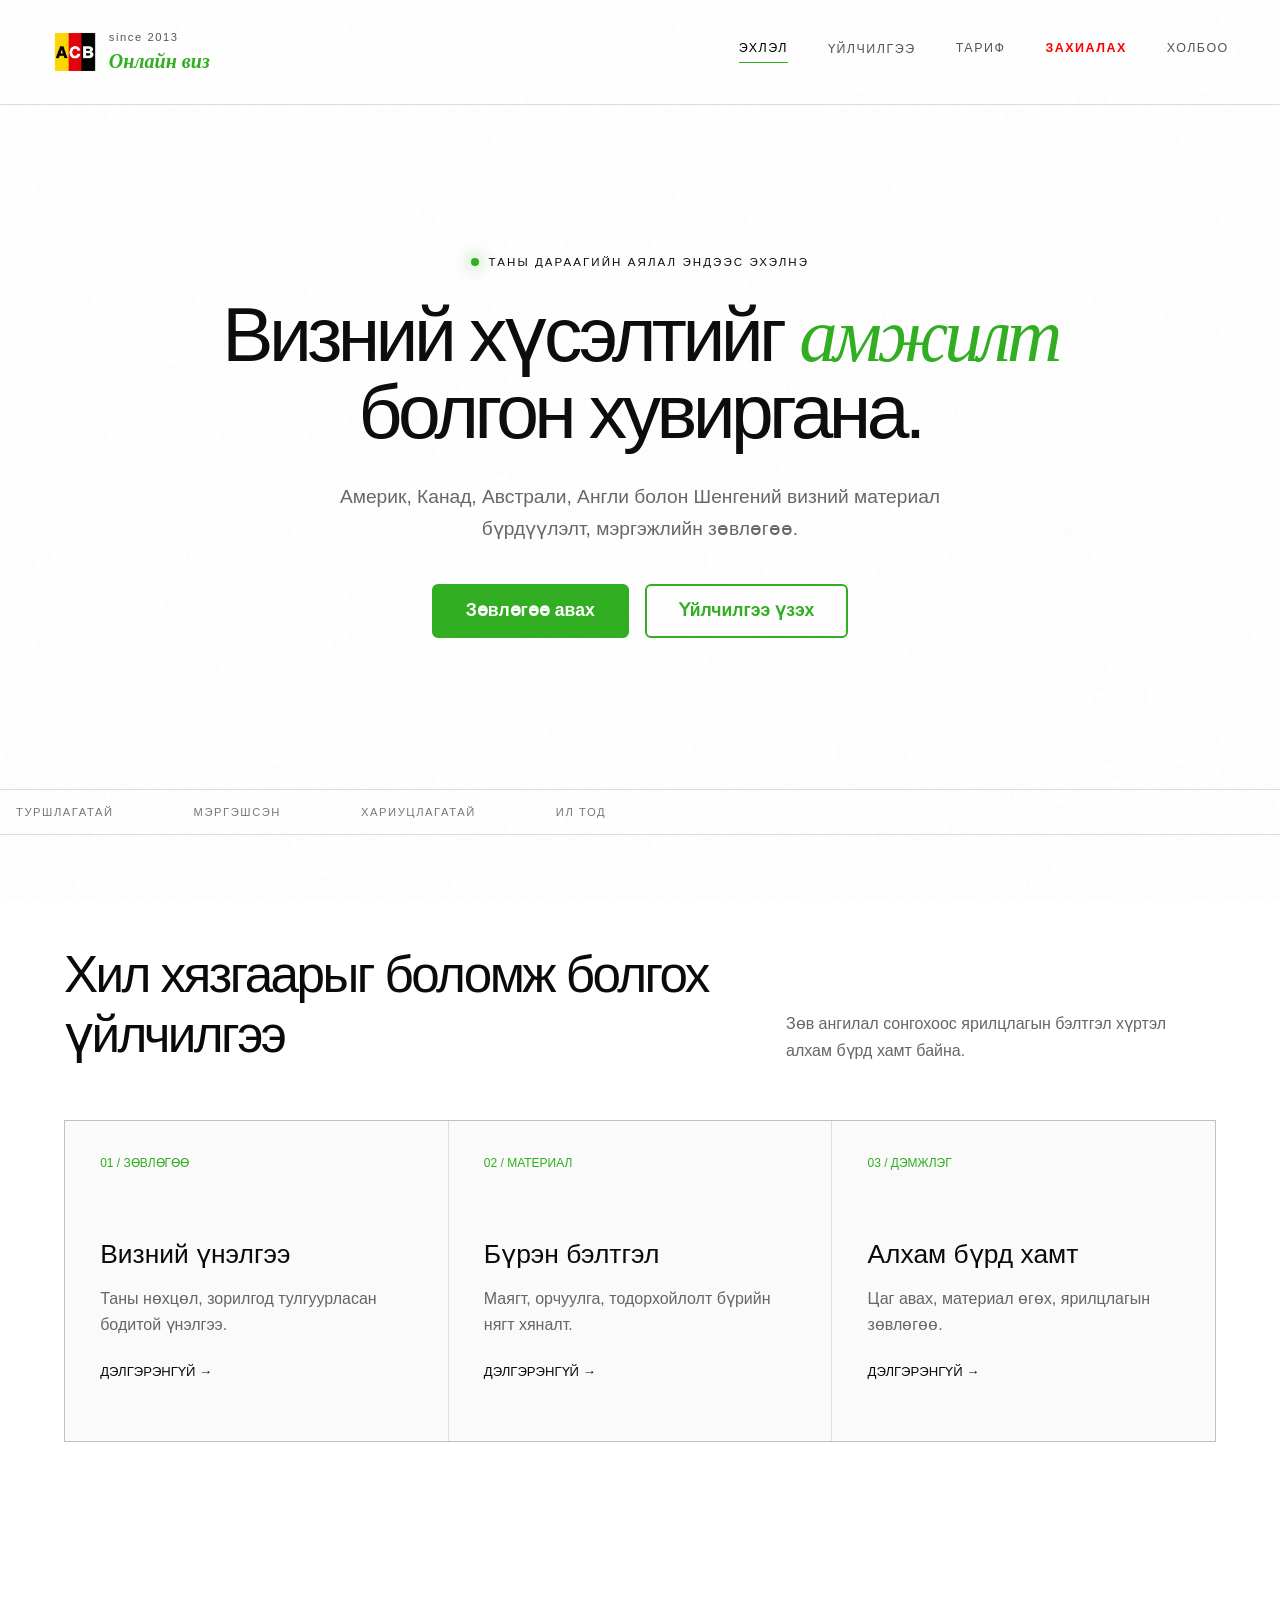
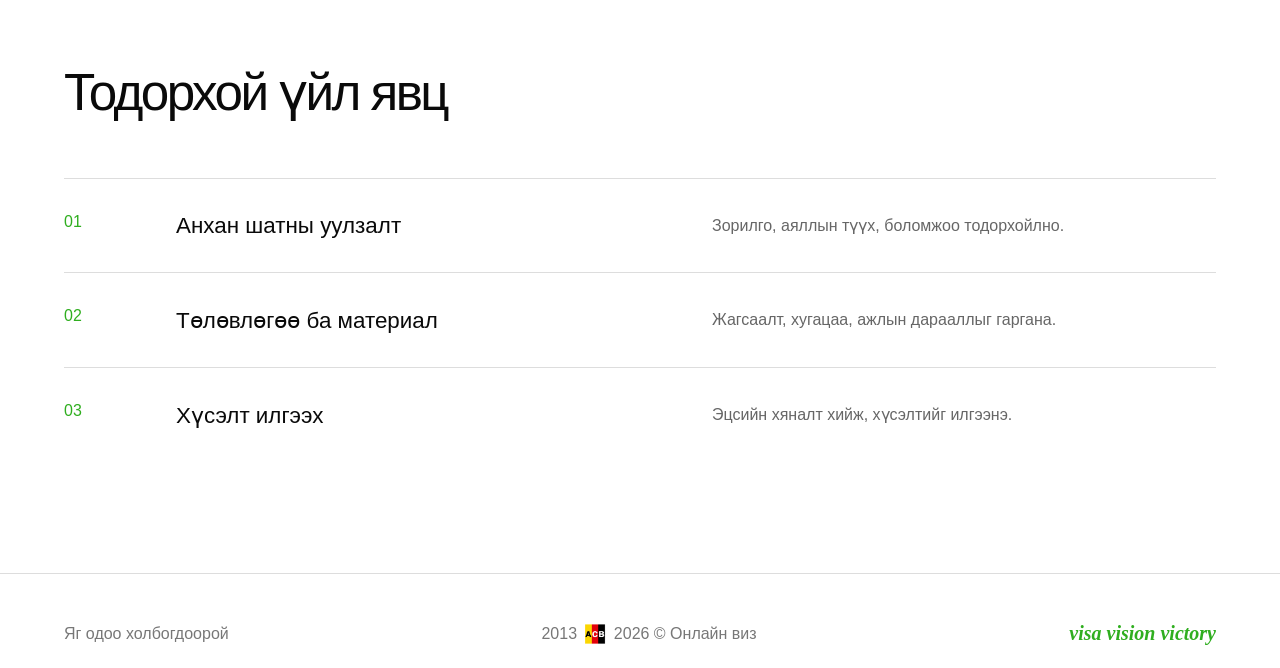
==== commit 5aca57e1: "Add files via upload" ====
--- a/index.html
+++ b/index.html
@@ -1 +1 @@
-<!doctype html><html lang="mn"><head><meta charset="utf-8"><meta name="viewport" content="width=device-width,initial-scale=1"><title>Visa Vision Victory</title><link rel="icon" type="image/png" href="assets/favicon.png"><link rel="stylesheet" href="styles.css"></head><body><div class="noise"></div><header class="site-header"><a class="brand" href="index.html"><img class="brand-logo" src="assets/acb-logo.png" alt="ACB лого"><span class="brand-text"><span class="brand-since">since 2013</span><span class="brand-name">Онлайн виз</span></span></a><button class="menu-btn" aria-label="Цэс">☰</button><nav class="nav"><a class="active" href="index.html">Эхлэл</a><a href="services.html">Үйлчилгээ</a><a href="pricing.html">Тариф</a><a  href="zahialga.html" style="display:inline-block; color:red; font-weight:600;">Захиалах</a><a    href="contact.html">Холбоо</a></nav></header><main class="page"><section class="hero"><p class="eyebrow"><span class="dot"></span>Таны дараагийн аялал эндээс эхэлнэ</p><h1>Визний хүсэлтийг <span class="accent">амжилт</span> болгон хувиргана.</h1><p class="lead">Америк, Канад, Австрали, Англи болон Шенгений визний материал бүрдүүлэлт, мэргэжлийн зөвлөгөө.</p><div class="actions"><a href="/zovlogoo.html" style="display:inline-block;background:#2fae1f;color:#fff;padding:14px 32px;border-radius:6px;font-size:1.1rem;font-weight:700;text-decoration:none;margin:16px 0;">Зөвлөгөө авах</a><a class="btn secondary" href="services.html">Үйлчилгээ үзэх</a></div></section><div class="marquee"><span>Туршлагатай</span><span>Мэргэшсэн</span><span>Хариуцлагатай</span><span>Ил тод</span></div><section class="section reveal"><div class="section-head"><h2>Хил хязгаарыг боломж болгох үйлчилгээ</h2><p class="section-copy">Зөв ангилал сонгохоос ярилцлагын бэлтгэл хүртэл алхам бүрд хамт байна.</p></div><div class="grid home-grid"><article class="card"><span class="card-index">01 / ЗӨВЛӨГӨӨ</span><h3>Визний үнэлгээ</h3><p>Таны нөхцөл, зорилгод тулгуурласан бодитой үнэлгээ.</p><a class="card-link" href="services.html">Дэлгэрэнгүй →</a></article><article class="card"><span class="card-index">02 / МАТЕРИАЛ</span><h3>Бүрэн бэлтгэл</h3><p>Маягт, орчуулга, тодорхойлолт бүрийн нягт хяналт.</p><a class="card-link" href="services.html">Дэлгэрэнгүй →</a></article><article class="card"><span class="card-index">03 / ДЭМЖЛЭГ</span><h3>Алхам бүрд хамт</h3><p>Цаг авах, материал өгөх, ярилцлагын зөвлөгөө.</p><a class="card-link" href="services.html">Дэлгэрэнгүй →</a></article></div></section><section class="section reveal"><div class="section-head"><h2>Тодорхой үйл явц</h2></div><div class="steps"><article class="step"><h3>Анхан шатны уулзалт</h3><p>Зорилго, аяллын түүх, боломжоо тодорхойлно.</p></article><article class="step"><h3>Төлөвлөгөө ба материал</h3><p>Жагсаалт, хугацаа, ажлын дарааллыг гаргана.</p></article><article class="step"><h3>Хүсэлт илгээх</h3><p>Эцсийн хяналт хийж, хүсэлтийг илгээнэ.</p></article></div></section></main><footer class="site-footer"><div class="footer-row"><p>Яг одоо холбогдоорой</p><p class="footer-copy">2013 <img class="footer-logo" src="assets/acb-logo.png" alt="ACB лого"> 2026 © Онлайн виз</p><div class="footer-brand">visa vision victory</div></div></footer><script src="app.js"></script></body></html>
+<!doctype html><html lang="mn"><head><meta charset="utf-8"><meta name="viewport" content="width=device-width,initial-scale=1"><title>Visa Vision Victory</title><link rel="icon" type="image/png" href="assets/favicon.png"><link rel="stylesheet" href="styles.css"></head><body><div class="noise"></div><header class="site-header"><a class="brand" href="index.html"><img class="brand-logo" src="assets/acb-logo.png" alt="ACB лого"><span class="brand-text"><span class="brand-since">since 2013</span><span class="brand-name">Онлайн виз</span></span></a><button class="menu-btn" aria-label="Цэс">☰</button><nav class="nav"><a class="active" href="index.html">Эхлэл</a><a href="services.html">Үйлчилгээ</a><a href="pricing.html">Тариф</a><a  href="zahialga.html" style="display:inline-block; color:red; font-weight:600;">Захиалах</a><a    href="contact.html">Холбоо</a></nav></header><main class="page"><section class="hero"><p class="eyebrow"><span class="dot"></span>Таны дараагийн аялал эндээс эхэлнэ</p><h1>Визний хүсэлтийг <span class="accent">амжилт</span> болгон хувиргана.</h1><p class="lead">Америк, Канад, Австрали, Англи болон Шенгений визний материал бүрдүүлэлт, мэргэжлийн зөвлөгөө.</p><div class="actions"><a class="btn" href="/zovlogoo.html">Зөвлөгөө авах</a><a class="btn secondary" href="services.html">Үйлчилгээ үзэх</a></div></section><div class="marquee"><span>Туршлагатай</span><span>Мэргэшсэн</span><span>Хариуцлагатай</span><span>Ил тод</span></div><section class="section reveal"><div class="section-head"><h2>Хил хязгаарыг боломж болгох үйлчилгээ</h2><p class="section-copy">Зөв ангилал сонгохоос ярилцлагын бэлтгэл хүртэл алхам бүрд хамт байна.</p></div><div class="grid home-grid"><article class="card"><span class="card-index">01 / ЗӨВЛӨГӨӨ</span><h3>Визний үнэлгээ</h3><p>Таны нөхцөл, зорилгод тулгуурласан бодитой үнэлгээ.</p><a class="card-link" href="services.html">Дэлгэрэнгүй →</a></article><article class="card"><span class="card-index">02 / МАТЕРИАЛ</span><h3>Бүрэн бэлтгэл</h3><p>Маягт, орчуулга, тодорхойлолт бүрийн нягт хяналт.</p><a class="card-link" href="services.html">Дэлгэрэнгүй →</a></article><article class="card"><span class="card-index">03 / ДЭМЖЛЭГ</span><h3>Алхам бүрд хамт</h3><p>Цаг авах, материал өгөх, ярилцлагын зөвлөгөө.</p><a class="card-link" href="services.html">Дэлгэрэнгүй →</a></article></div></section><section class="section reveal"><div class="section-head"><h2>Тодорхой үйл явц</h2></div><div class="steps"><article class="step"><h3>Анхан шатны уулзалт</h3><p>Зорилго, аяллын түүх, боломжоо тодорхойлно.</p></article><article class="step"><h3>Төлөвлөгөө ба материал</h3><p>Жагсаалт, хугацаа, ажлын дарааллыг гаргана.</p></article><article class="step"><h3>Хүсэлт илгээх</h3><p>Эцсийн хяналт хийж, хүсэлтийг илгээнэ.</p></article></div></section></main><footer class="site-footer"><div class="footer-row"><p>Яг одоо холбогдоорой</p><p class="footer-copy">2013 <img class="footer-logo" src="assets/acb-logo.png" alt="ACB лого"> 2026 © Онлайн виз</p><div class="footer-brand">visa vision victory</div></div></footer><script src="app.js"></script></body></html>
--- a/styles.css
+++ b/styles.css
@@ -1 +1 @@
-:root{--bg:#ffffff;--fg:#0a0a0a;--muted:#666;--line:#00000022;--lime:#2fae1f}*{box-sizing:border-box;margin:0;padding:0}html{scroll-behavior:smooth}body{min-height:100vh;background:var(--bg);color:var(--fg);font-family:Arial,sans-serif;overflow-x:hidden}a{color:inherit}.noise{position:fixed;inset:0;pointer-events:none;z-index:10;opacity:.04;background-image:url("data:image/svg+xml,%3Csvg viewBox='0 0 180 180' xmlns='http://www.w3.org/2000/svg'%3E%3Cfilter id='n'%3E%3CfeTurbulence type='fractalNoise' baseFrequency='.9' numOctaves='3'/%3E%3C/filter%3E%3Crect width='100%25' height='100%25' filter='url(%23n)'/%3E%3C/svg%3E")}.site-header{position:relative;z-index:20;display:flex;align-items:center;justify-content:space-between;padding:28px 4vw;border-bottom:1px solid var(--line)}.brand{text-decoration:none;font-family:Georgia,serif;font-style:italic;font-size:1.25rem;font-weight:700;color:var(--lime)}.brand{display:inline-flex;align-items:center;gap:.6rem}.footer-copy{display:inline-flex;align-items:center;gap:.4rem}.footer-logo{height:24px;width:24px;object-fit:contain;display:block}.brand-text{display:flex;flex-direction:column;height:48px}.brand .brand-since{display:block;font-family:Arial,sans-serif;font-style:normal;font-weight:400;font-size:.7rem;letter-spacing:.14em;line-height:18px;color:#555;text-transform:lowercase}.brand-name{display:block;line-height:30px}.brand-logo{height:48px;width:48px;object-fit:contain;display:block}.brand span,.accent{color:var(--lime)}.nav{display:flex;gap:2.5rem}.nav a{text-decoration:none;text-transform:uppercase;font-size:.78rem;letter-spacing:.12em;color:#555}.nav a:hover,.nav a.active{color:#000}.nav a.active:after{content:"";display:block;height:1px;background:var(--lime);margin-top:7px}.menu-btn{display:none;background:none;border:0;color:#000;font-size:1.5rem}.page{position:relative;z-index:2}.hero{min-height:76vh;display:grid;align-content:center;justify-items:center;text-align:center;padding:8vh 5vw}.eyebrow{display:flex;align-items:center;gap:.6rem;text-transform:uppercase;letter-spacing:.18em;font-size:.72rem;margin-bottom:1.8rem}.dot{width:8px;height:8px;background:var(--lime);border-radius:50%;box-shadow:0 0 16px var(--lime)}h1{max-width:1050px;font-size:clamp(2.6rem,6vw,6.5rem);font-weight:400;line-height:.98;letter-spacing:-.06em}.accent{font-style:italic;font-family:Georgia,serif}.lead{max-width:650px;color:var(--muted);font-size:clamp(1rem,1.5vw,1.25rem);line-height:1.7;margin:2rem auto 0}.actions{display:flex;gap:1rem;margin-top:2.4rem}.btn{display:inline-flex;align-items:center;justify-content:center;border:1px solid var(--line);border-radius:999px;padding:1rem 1.5rem;text-decoration:none;background:#0a0a0a;color:#fff;font-size:.88rem;transition:.25s;cursor:pointer}.btn:hover{transform:translateY(-2px)}.btn.secondary{background:transparent;color:#0a0a0a}.marquee{border-block:1px solid var(--line);padding:1rem;overflow:hidden;color:#777;text-transform:uppercase;letter-spacing:.14em;font-size:.7rem;white-space:nowrap}.marquee span{margin-right:5rem}.section{padding:110px 5vw;max-width:1400px;margin:auto}.section-head{display:flex;justify-content:space-between;align-items:end;gap:2rem;margin-bottom:3.5rem}.section h2{font-size:clamp(2rem,4vw,4.2rem);font-weight:400;letter-spacing:-.05em;max-width:800px}.section-copy{max-width:430px;color:var(--muted);line-height:1.7}.grid{display:grid;grid-template-columns:repeat(3,1fr);gap:1px;background:var(--line);border:1px solid var(--line)}.card{background:#fafafa;padding:2.2rem;min-height:320px;display:flex;flex-direction:column}.card:hover{background:#f1f1f1}.card-index{color:var(--lime);font-size:.75rem}.card h3{font-size:1.65rem;font-weight:400;margin:auto 0 1rem}.home-grid .card{padding-bottom:calc(2.2rem + 1.65rem)}.card p{color:var(--muted);line-height:1.65;min-height:3.3em}.card-link{margin-top:1.6rem;text-decoration:none;font-size:.82rem;text-transform:uppercase}.steps{counter-reset:s}.step{counter-increment:s;display:grid;grid-template-columns:80px 1fr 1fr;gap:2rem;padding:2.1rem 0;border-top:1px solid var(--line)}.step:before{content:"0" counter(s);color:var(--lime)}.step h3{font-weight:400;font-size:1.4rem}.step p{color:var(--muted);line-height:1.6}.page-intro{padding:12vh 5vw 8vh;max-width:1400px;margin:auto}.pricing-grid{display:grid;grid-template-columns:repeat(3,1fr);gap:1rem}.price-card{padding:2rem;border:1px solid var(--line);border-radius:18px;background:#00000008;display:flex;flex-direction:column;min-height:520px}.price-card.featured{border-color:var(--lime);background:#2fae1f16}.badge{align-self:flex-start;color:#eafbe6;background:var(--lime);border-radius:99px;padding:.4rem .7rem;font-size:.65rem;text-transform:uppercase}.price-card h3{font-size:1.6rem;font-weight:400;margin:1.4rem 0}.price{font-size:2.7rem}.price small{font-size:.8rem;color:var(--muted)}.features{list-style:none;margin:2rem 0;color:#bbb;line-height:2}.features li:before{content:"↗";color:var(--lime);margin-right:.6rem}.price-card .btn{margin-top:auto}.contact-grid{display:grid;grid-template-columns:.8fr 1.2fr;gap:6vw}.contact-list{list-style:none;margin-top:2rem}.contact-list li{padding:1.2rem 0;border-top:1px solid var(--line);color:#555}.contact-list a{text-decoration:none;color:#0a0a0a}.form{display:grid;gap:1rem}.field{display:grid;gap:.55rem}.field label{font-size:.72rem;text-transform:uppercase;color:#555}.field input,.field textarea,.field select{width:100%;background:#00000008;border:1px solid var(--line);border-radius:10px;color:#0a0a0a;padding:1rem}.field textarea{min-height:150px;resize:vertical}.form-status{color:var(--lime);min-height:1.3em}.site-footer{position:relative;z-index:2;border-top:1px solid var(--line);padding:3rem 5vw 1.4rem}.footer-row{display:flex;justify-content:space-between;align-items:center;gap:2rem;color:#777}.footer-brand{font-family:Georgia,serif;font-style:italic;font-weight:700;color:var(--lime);font-size:1.25rem;line-height:.85;text-align:center;white-space:nowrap}.reveal{opacity:0;transform:translateY(24px);transition:.75s}.reveal.visible{opacity:1;transform:none}@media(max-width:800px){.brand-logo{height:38px;width:38px}.brand-text{height:38px}.brand-since{font-size:.6rem;line-height:14px}.brand-name{line-height:24px}.site-header{padding:22px 20px}.menu-btn{display:block}.nav{display:none;position:absolute;top:74px;left:0;right:0;padding:24px 20px;background:#fafafa;flex-direction:column}.nav.open{display:flex}.hero{min-height:70vh;padding-inline:20px}.actions{flex-direction:column;width:100%;max-width:360px}.section,.page-intro{padding:75px 20px}.section-head,.footer-row{align-items:flex-start;flex-direction:column;gap:1rem}.grid,.pricing-grid,.contact-grid{grid-template-columns:1fr}.step{grid-template-columns:45px 1fr}.step p{grid-column:2}.price-card{min-height:auto}.footer-brand{white-space:normal}}
+:root{--bg:#ffffff;--fg:#0a0a0a;--muted:#666;--line:#00000022;--lime:#2fae1f}*{box-sizing:border-box;margin:0;padding:0}html{scroll-behavior:smooth}body{min-height:100vh;background:var(--bg);color:var(--fg);font-family:Arial,sans-serif;overflow-x:hidden}a{color:inherit}.noise{position:fixed;inset:0;pointer-events:none;z-index:10;opacity:.04;background-image:url("data:image/svg+xml,%3Csvg viewBox='0 0 180 180' xmlns='http://www.w3.org/2000/svg'%3E%3Cfilter id='n'%3E%3CfeTurbulence type='fractalNoise' baseFrequency='.9' numOctaves='3'/%3E%3C/filter%3E%3Crect width='100%25' height='100%25' filter='url(%23n)'/%3E%3C/svg%3E")}.site-header{position:relative;z-index:20;display:flex;align-items:center;justify-content:space-between;padding:28px 4vw;border-bottom:1px solid var(--line)}.brand{text-decoration:none;font-family:Georgia,serif;font-style:italic;font-size:1.25rem;font-weight:700;color:var(--lime)}.brand{display:inline-flex;align-items:center;gap:.6rem}.footer-copy{display:inline-flex;align-items:center;gap:.4rem}.footer-logo{height:24px;width:24px;object-fit:contain;display:block}.brand-text{display:flex;flex-direction:column;height:48px}.brand .brand-since{display:block;font-family:Arial,sans-serif;font-style:normal;font-weight:400;font-size:.7rem;letter-spacing:.14em;line-height:18px;color:#555;text-transform:lowercase}.brand-name{display:block;line-height:30px}.brand-logo{height:48px;width:48px;object-fit:contain;display:block}.brand span,.accent{color:var(--lime)}.nav{display:flex;gap:2.5rem}.nav a{text-decoration:none;text-transform:uppercase;font-size:.78rem;letter-spacing:.12em;color:#555}.nav a:hover,.nav a.active{color:#000}.nav a.active:after{content:"";display:block;height:1px;background:var(--lime);margin-top:7px}.menu-btn{display:none;background:none;border:0;color:#000;font-size:1.5rem}.page{position:relative;z-index:2}.hero{min-height:76vh;display:grid;align-content:center;justify-items:center;text-align:center;padding:8vh 5vw}.eyebrow{display:flex;align-items:center;gap:.6rem;text-transform:uppercase;letter-spacing:.18em;font-size:.72rem;margin-bottom:1.8rem}.dot{width:8px;height:8px;background:var(--lime);border-radius:50%;box-shadow:0 0 16px var(--lime)}h1{max-width:1050px;font-size:clamp(2.6rem,6vw,6.5rem);font-weight:400;line-height:.98;letter-spacing:-.06em}.accent{font-style:italic;font-family:Georgia,serif}.lead{max-width:650px;color:var(--muted);font-size:clamp(1rem,1.5vw,1.25rem);line-height:1.7;margin:2rem auto 0}.actions{display:flex;gap:1rem;margin-top:2.4rem}.btn{display:inline-flex;align-items:center;justify-content:center;border:2px solid var(--lime);border-radius:6px;padding:14px 32px;text-decoration:none;background:var(--lime);color:#fff;font-size:1.1rem;font-weight:700;line-height:1.2;transition:.25s;cursor:pointer}.btn:hover{transform:translateY(-2px);background:#289a1a;border-color:#289a1a}.btn.secondary{background:transparent;color:var(--lime)}.btn.secondary:hover{background:#2fae1f14;color:#289a1a}.marquee{border-block:1px solid var(--line);padding:1rem;overflow:hidden;color:#777;text-transform:uppercase;letter-spacing:.14em;font-size:.7rem;white-space:nowrap}.marquee span{margin-right:5rem}.section{padding:110px 5vw;max-width:1400px;margin:auto}.section-head{display:flex;justify-content:space-between;align-items:end;gap:2rem;margin-bottom:3.5rem}.section h2{font-size:clamp(2rem,4vw,4.2rem);font-weight:400;letter-spacing:-.05em;max-width:800px}.section-copy{max-width:430px;color:var(--muted);line-height:1.7}.grid{display:grid;grid-template-columns:repeat(3,1fr);gap:1px;background:var(--line);border:1px solid var(--line)}.card{background:#fafafa;padding:2.2rem;min-height:320px;display:flex;flex-direction:column}.card:hover{background:#f1f1f1}.card-index{color:var(--lime);font-size:.75rem}.card h3{font-size:1.65rem;font-weight:400;margin:auto 0 1rem}.home-grid .card{padding-bottom:calc(2.2rem + 1.65rem)}.card p{color:var(--muted);line-height:1.65;min-height:3.3em}.card-link{margin-top:1.6rem;text-decoration:none;font-size:.82rem;text-transform:uppercase}.steps{counter-reset:s}.step{counter-increment:s;display:grid;grid-template-columns:80px 1fr 1fr;gap:2rem;padding:2.1rem 0;border-top:1px solid var(--line)}.step:before{content:"0" counter(s);color:var(--lime)}.step h3{font-weight:400;font-size:1.4rem}.step p{color:var(--muted);line-height:1.6}.page-intro{padding:12vh 5vw 8vh;max-width:1400px;margin:auto}.pricing-grid{display:grid;grid-template-columns:repeat(3,1fr);gap:1rem}.price-card{padding:2rem;border:1px solid var(--line);border-radius:18px;background:#00000008;display:flex;flex-direction:column;min-height:520px}.price-card.featured{border-color:var(--lime);background:#2fae1f16}.badge{align-self:flex-start;color:#eafbe6;background:var(--lime);border-radius:99px;padding:.4rem .7rem;font-size:.65rem;text-transform:uppercase}.price-card h3{font-size:1.6rem;font-weight:400;margin:1.4rem 0}.price{font-size:2.7rem}.price small{font-size:.8rem;color:var(--muted)}.features{list-style:none;margin:2rem 0;color:#bbb;line-height:2}.features li:before{content:"↗";color:var(--lime);margin-right:.6rem}.price-card .btn{margin-top:auto}.contact-grid{display:grid;grid-template-columns:.8fr 1.2fr;gap:6vw}.contact-list{list-style:none;margin-top:2rem}.contact-list li{padding:1.2rem 0;border-top:1px solid var(--line);color:#555}.contact-list a{text-decoration:none;color:#0a0a0a}.form{display:grid;gap:1rem}.field{display:grid;gap:.55rem}.field label{font-size:.72rem;text-transform:uppercase;color:#555}.field input,.field textarea,.field select{width:100%;background:#00000008;border:1px solid var(--line);border-radius:10px;color:#0a0a0a;padding:1rem}.field textarea{min-height:150px;resize:vertical}.form-status{color:var(--lime);min-height:1.3em}.site-footer{position:relative;z-index:2;border-top:1px solid var(--line);padding:3rem 5vw 1.4rem}.footer-row{display:flex;justify-content:space-between;align-items:center;gap:2rem;color:#777}.footer-brand{font-family:Georgia,serif;font-style:italic;font-weight:700;color:var(--lime);font-size:1.25rem;line-height:.85;text-align:center;white-space:nowrap}.reveal{opacity:0;transform:translateY(24px);transition:.75s}.reveal.visible{opacity:1;transform:none}@media(max-width:800px){.brand-logo{height:38px;width:38px}.brand-text{height:38px}.brand-since{font-size:.6rem;line-height:14px}.brand-name{line-height:24px}.site-header{padding:22px 20px}.menu-btn{display:block}.nav{display:none;position:absolute;top:74px;left:0;right:0;padding:24px 20px;background:#fafafa;flex-direction:column}.nav.open{display:flex}.hero{min-height:70vh;padding-inline:20px}.actions{flex-direction:column;width:100%;max-width:360px}.section,.page-intro{padding:75px 20px}.section-head,.footer-row{align-items:flex-start;flex-direction:column;gap:1rem}.grid,.pricing-grid,.contact-grid{grid-template-columns:1fr}.step{grid-template-columns:45px 1fr}.step p{grid-column:2}.price-card{min-height:auto}.footer-brand{white-space:normal}}
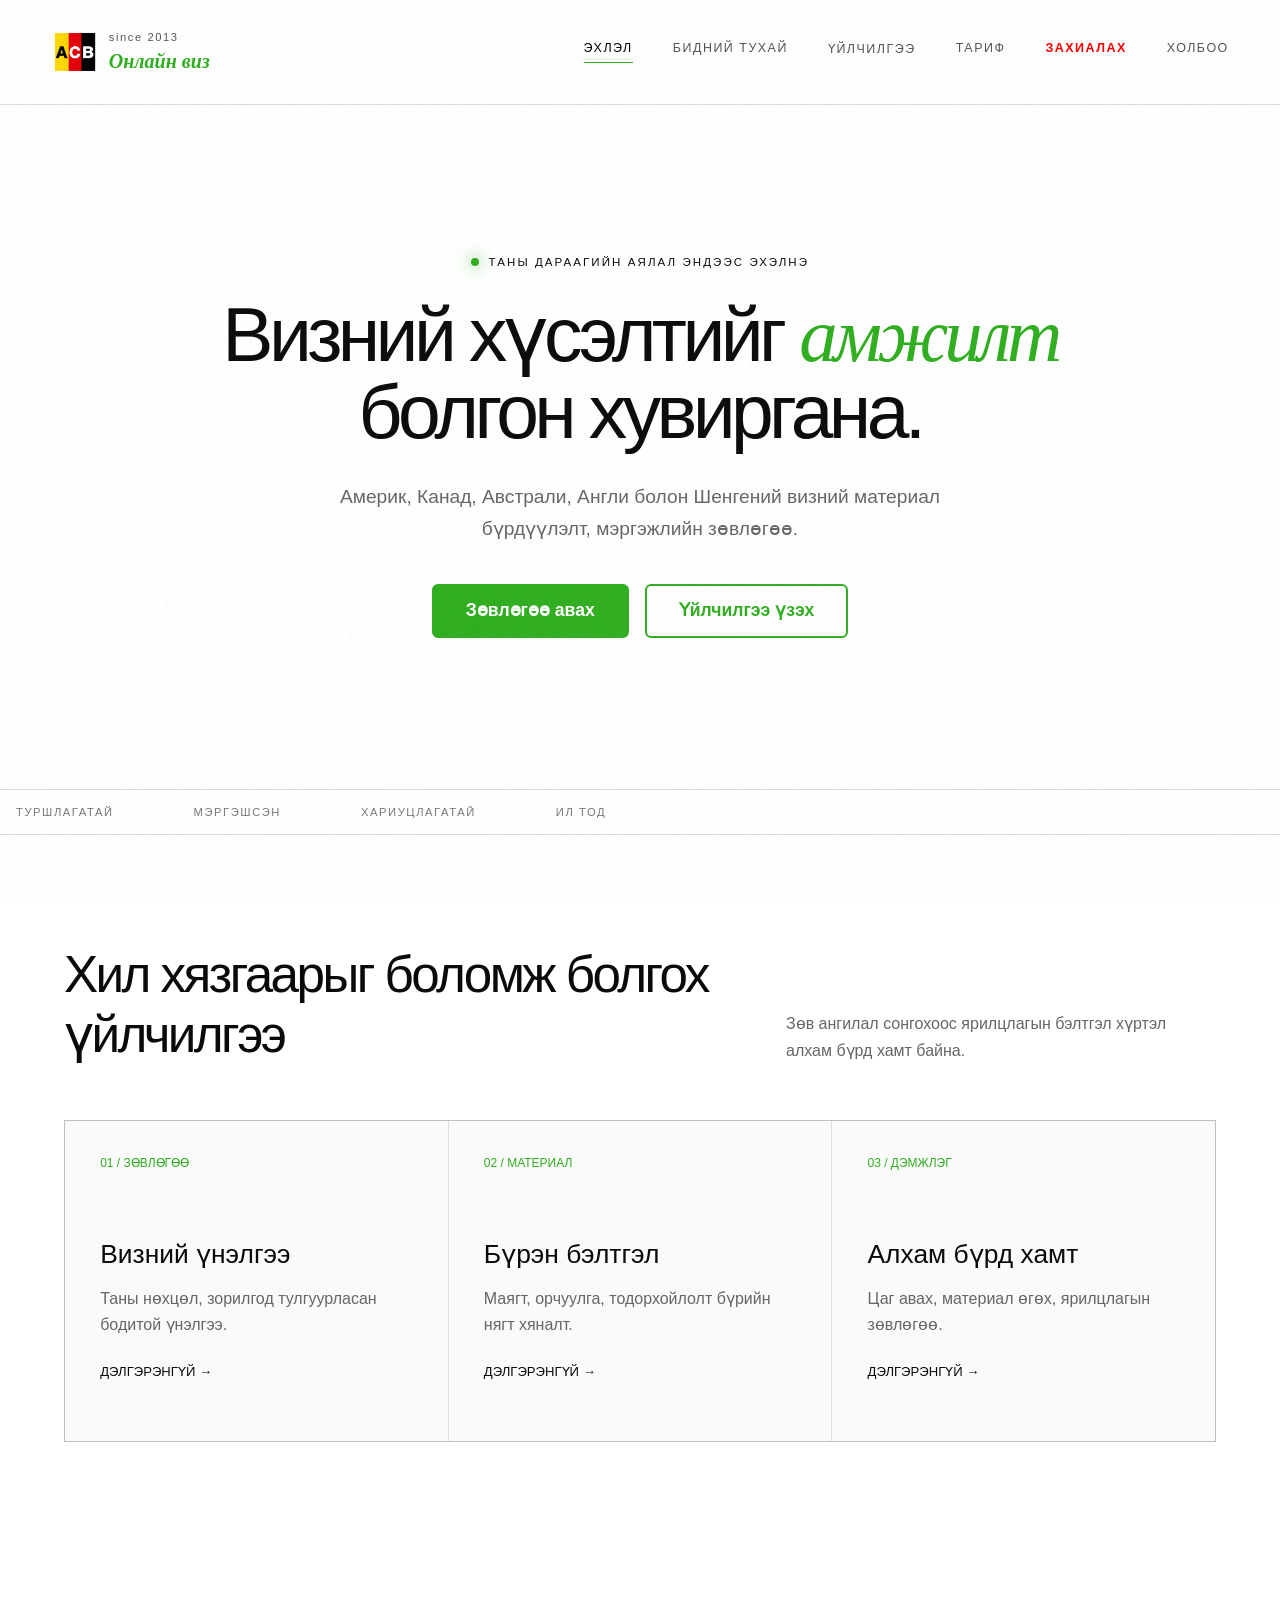
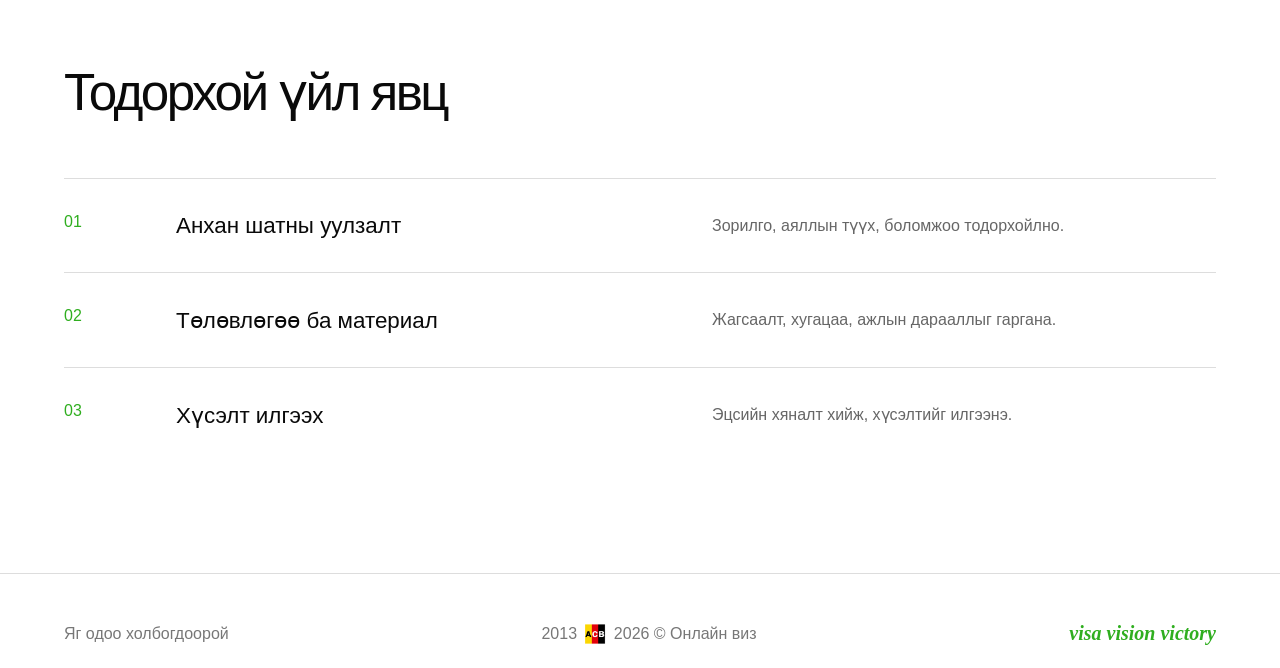
==== commit 91c48ff3: "Add files via upload" ====
--- a/index.html
+++ b/index.html
@@ -1 +1 @@
-<!doctype html><html lang="mn"><head><meta charset="utf-8"><meta name="viewport" content="width=device-width,initial-scale=1"><title>Visa Vision Victory</title><link rel="icon" type="image/png" href="assets/favicon.png"><link rel="stylesheet" href="styles.css"></head><body><div class="noise"></div><header class="site-header"><a class="brand" href="index.html"><img class="brand-logo" src="assets/acb-logo.png" alt="ACB лого"><span class="brand-text"><span class="brand-since">since 2013</span><span class="brand-name">Онлайн виз</span></span></a><button class="menu-btn" aria-label="Цэс">☰</button><nav class="nav"><a class="active" href="index.html">Эхлэл</a><a href="services.html">Үйлчилгээ</a><a href="pricing.html">Тариф</a><a  href="zahialga.html" style="display:inline-block; color:red; font-weight:600;">Захиалах</a><a    href="contact.html">Холбоо</a></nav></header><main class="page"><section class="hero"><p class="eyebrow"><span class="dot"></span>Таны дараагийн аялал эндээс эхэлнэ</p><h1>Визний хүсэлтийг <span class="accent">амжилт</span> болгон хувиргана.</h1><p class="lead">Америк, Канад, Австрали, Англи болон Шенгений визний материал бүрдүүлэлт, мэргэжлийн зөвлөгөө.</p><div class="actions"><a class="btn" href="/zovlogoo.html">Зөвлөгөө авах</a><a class="btn secondary" href="services.html">Үйлчилгээ үзэх</a></div></section><div class="marquee"><span>Туршлагатай</span><span>Мэргэшсэн</span><span>Хариуцлагатай</span><span>Ил тод</span></div><section class="section reveal"><div class="section-head"><h2>Хил хязгаарыг боломж болгох үйлчилгээ</h2><p class="section-copy">Зөв ангилал сонгохоос ярилцлагын бэлтгэл хүртэл алхам бүрд хамт байна.</p></div><div class="grid home-grid"><article class="card"><span class="card-index">01 / ЗӨВЛӨГӨӨ</span><h3>Визний үнэлгээ</h3><p>Таны нөхцөл, зорилгод тулгуурласан бодитой үнэлгээ.</p><a class="card-link" href="services.html">Дэлгэрэнгүй →</a></article><article class="card"><span class="card-index">02 / МАТЕРИАЛ</span><h3>Бүрэн бэлтгэл</h3><p>Маягт, орчуулга, тодорхойлолт бүрийн нягт хяналт.</p><a class="card-link" href="services.html">Дэлгэрэнгүй →</a></article><article class="card"><span class="card-index">03 / ДЭМЖЛЭГ</span><h3>Алхам бүрд хамт</h3><p>Цаг авах, материал өгөх, ярилцлагын зөвлөгөө.</p><a class="card-link" href="services.html">Дэлгэрэнгүй →</a></article></div></section><section class="section reveal"><div class="section-head"><h2>Тодорхой үйл явц</h2></div><div class="steps"><article class="step"><h3>Анхан шатны уулзалт</h3><p>Зорилго, аяллын түүх, боломжоо тодорхойлно.</p></article><article class="step"><h3>Төлөвлөгөө ба материал</h3><p>Жагсаалт, хугацаа, ажлын дарааллыг гаргана.</p></article><article class="step"><h3>Хүсэлт илгээх</h3><p>Эцсийн хяналт хийж, хүсэлтийг илгээнэ.</p></article></div></section></main><footer class="site-footer"><div class="footer-row"><p>Яг одоо холбогдоорой</p><p class="footer-copy">2013 <img class="footer-logo" src="assets/acb-logo.png" alt="ACB лого"> 2026 © Онлайн виз</p><div class="footer-brand">visa vision victory</div></div></footer><script src="app.js"></script></body></html>
+<!doctype html><html lang="mn"><head><meta charset="utf-8"><meta name="viewport" content="width=device-width,initial-scale=1"><title>Visa Vision Victory</title><link rel="icon" type="image/png" href="assets/favicon.png"><link rel="stylesheet" href="styles.css"></head><body><div class="noise"></div><header class="site-header"><a class="brand" href="index.html"><img class="brand-logo" src="assets/acb-logo.png" alt="ACB лого"><span class="brand-text"><span class="brand-since">since 2013</span><span class="brand-name">Онлайн виз</span></span></a><button class="menu-btn" aria-label="Цэс">☰</button><nav class="nav"><a class="active" href="index.html">Эхлэл</a><a href="about.html">Бидний тухай</a><a href="services.html">Үйлчилгээ</a><a href="pricing.html">Тариф</a><a  href="zahialga.html" style="display:inline-block; color:red; font-weight:600;">Захиалах</a><a    href="contact.html">Холбоо</a></nav></header><main class="page"><section class="hero"><p class="eyebrow"><span class="dot"></span>Таны дараагийн аялал эндээс эхэлнэ</p><h1>Визний хүсэлтийг <span class="accent">амжилт</span> болгон хувиргана.</h1><p class="lead">Америк, Канад, Австрали, Англи болон Шенгений визний материал бүрдүүлэлт, мэргэжлийн зөвлөгөө.</p><div class="actions"><a class="btn" href="/zovlogoo.html">Зөвлөгөө авах</a><a class="btn secondary" href="services.html">Үйлчилгээ үзэх</a></div></section><div class="marquee"><span>Туршлагатай</span><span>Мэргэшсэн</span><span>Хариуцлагатай</span><span>Ил тод</span></div><section class="section reveal"><div class="section-head"><h2>Хил хязгаарыг боломж болгох үйлчилгээ</h2><p class="section-copy">Зөв ангилал сонгохоос ярилцлагын бэлтгэл хүртэл алхам бүрд хамт байна.</p></div><div class="grid home-grid"><article class="card"><span class="card-index">01 / ЗӨВЛӨГӨӨ</span><h3>Визний үнэлгээ</h3><p>Таны нөхцөл, зорилгод тулгуурласан бодитой үнэлгээ.</p><a class="card-link" href="services.html">Дэлгэрэнгүй →</a></article><article class="card"><span class="card-index">02 / МАТЕРИАЛ</span><h3>Бүрэн бэлтгэл</h3><p>Маягт, орчуулга, тодорхойлолт бүрийн нягт хяналт.</p><a class="card-link" href="services.html">Дэлгэрэнгүй →</a></article><article class="card"><span class="card-index">03 / ДЭМЖЛЭГ</span><h3>Алхам бүрд хамт</h3><p>Цаг авах, материал өгөх, ярилцлагын зөвлөгөө.</p><a class="card-link" href="services.html">Дэлгэрэнгүй →</a></article></div></section><section class="section reveal"><div class="section-head"><h2>Тодорхой үйл явц</h2></div><div class="steps"><article class="step"><h3>Анхан шатны уулзалт</h3><p>Зорилго, аяллын түүх, боломжоо тодорхойлно.</p></article><article class="step"><h3>Төлөвлөгөө ба материал</h3><p>Жагсаалт, хугацаа, ажлын дарааллыг гаргана.</p></article><article class="step"><h3>Хүсэлт илгээх</h3><p>Эцсийн хяналт хийж, хүсэлтийг илгээнэ.</p></article></div></section></main><footer class="site-footer"><div class="footer-row"><p>Яг одоо холбогдоорой</p><p class="footer-copy">2013 <img class="footer-logo" src="assets/acb-logo.png" alt="ACB лого"> 2026 © Онлайн виз</p><div class="footer-brand">visa vision victory</div></div></footer><script src="app.js"></script></body></html>
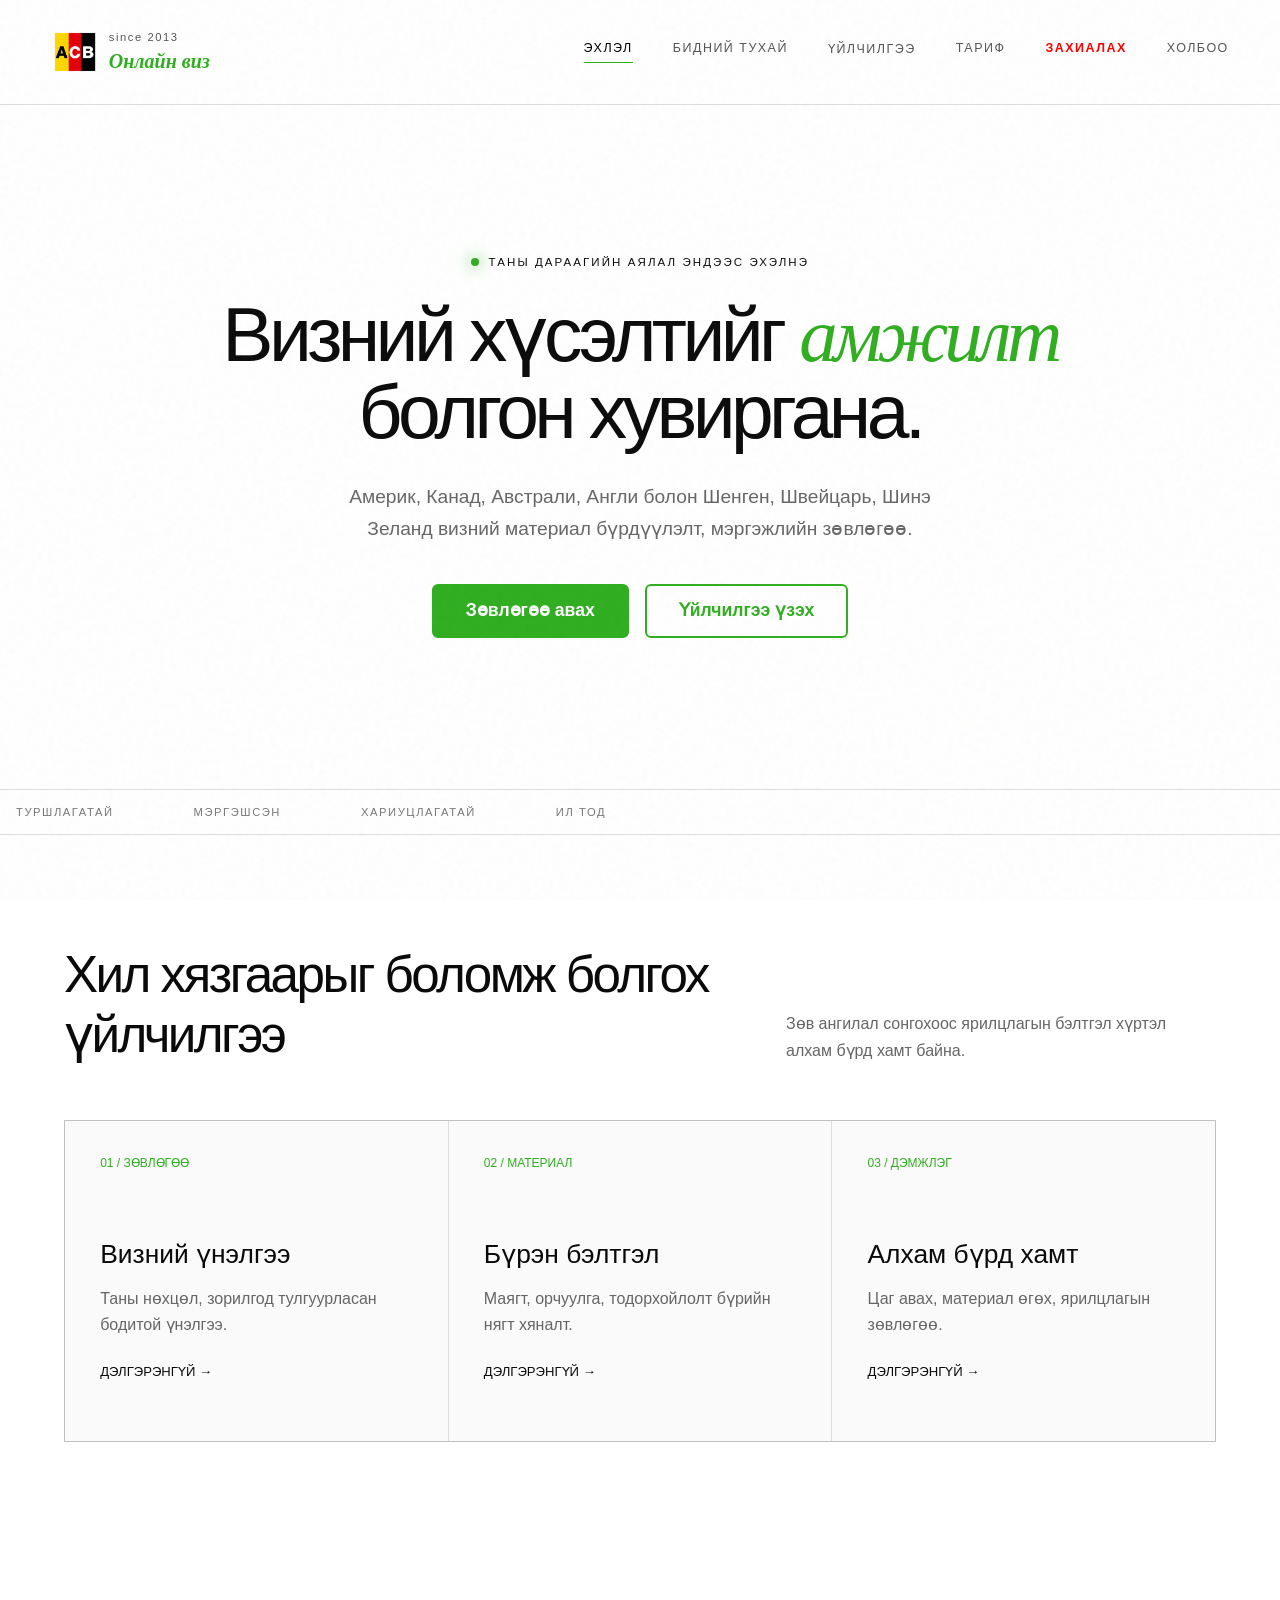
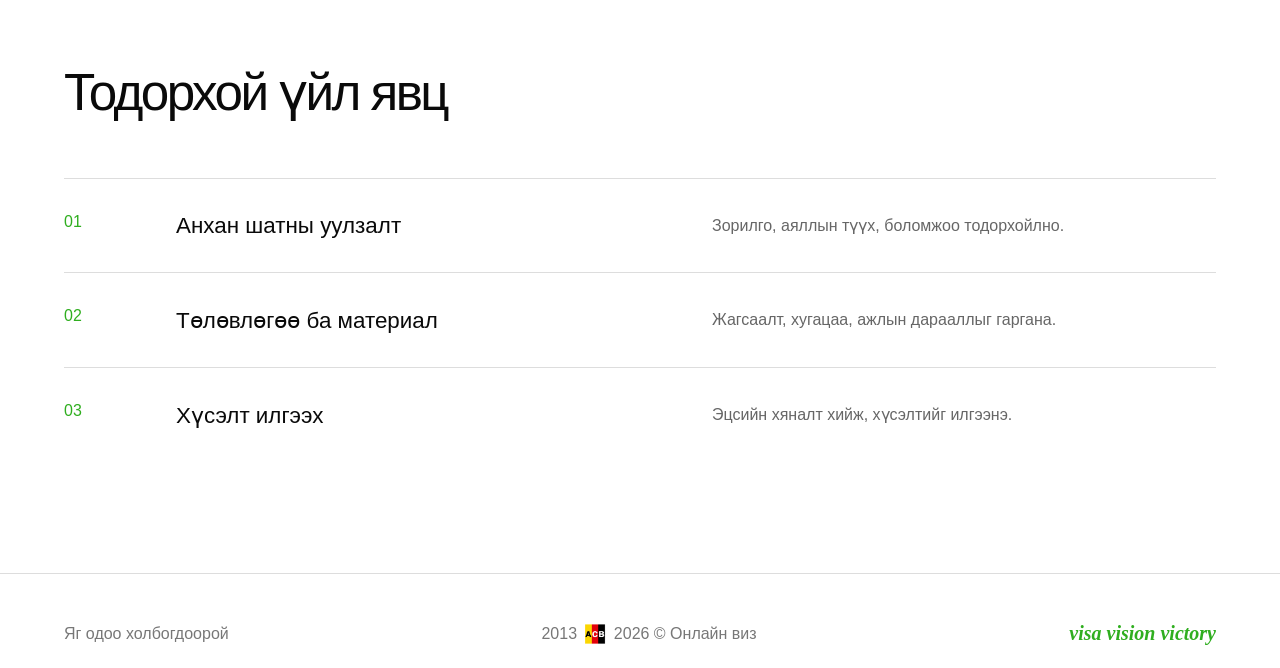
==== commit 3e230ee8: "v" ====
--- a/index.html
+++ b/index.html
@@ -1 +1 @@
-<!doctype html><html lang="mn"><head><meta charset="utf-8"><meta name="viewport" content="width=device-width,initial-scale=1"><title>Visa Vision Victory</title><link rel="icon" type="image/png" href="assets/favicon.png"><link rel="stylesheet" href="styles.css"></head><body><div class="noise"></div><header class="site-header"><a class="brand" href="index.html"><img class="brand-logo" src="assets/acb-logo.png" alt="ACB лого"><span class="brand-text"><span class="brand-since">since 2013</span><span class="brand-name">Онлайн виз</span></span></a><button class="menu-btn" aria-label="Цэс">☰</button><nav class="nav"><a class="active" href="index.html">Эхлэл</a><a href="about.html">Бидний тухай</a><a href="services.html">Үйлчилгээ</a><a href="pricing.html">Тариф</a><a  href="zahialga.html" style="display:inline-block; color:red; font-weight:600;">Захиалах</a><a    href="contact.html">Холбоо</a></nav></header><main class="page"><section class="hero"><p class="eyebrow"><span class="dot"></span>Таны дараагийн аялал эндээс эхэлнэ</p><h1>Визний хүсэлтийг <span class="accent">амжилт</span> болгон хувиргана.</h1><p class="lead">Америк, Канад, Австрали, Англи болон Шенгений визний материал бүрдүүлэлт, мэргэжлийн зөвлөгөө.</p><div class="actions"><a class="btn" href="/zovlogoo.html">Зөвлөгөө авах</a><a class="btn secondary" href="services.html">Үйлчилгээ үзэх</a></div></section><div class="marquee"><span>Туршлагатай</span><span>Мэргэшсэн</span><span>Хариуцлагатай</span><span>Ил тод</span></div><section class="section reveal"><div class="section-head"><h2>Хил хязгаарыг боломж болгох үйлчилгээ</h2><p class="section-copy">Зөв ангилал сонгохоос ярилцлагын бэлтгэл хүртэл алхам бүрд хамт байна.</p></div><div class="grid home-grid"><article class="card"><span class="card-index">01 / ЗӨВЛӨГӨӨ</span><h3>Визний үнэлгээ</h3><p>Таны нөхцөл, зорилгод тулгуурласан бодитой үнэлгээ.</p><a class="card-link" href="services.html">Дэлгэрэнгүй →</a></article><article class="card"><span class="card-index">02 / МАТЕРИАЛ</span><h3>Бүрэн бэлтгэл</h3><p>Маягт, орчуулга, тодорхойлолт бүрийн нягт хяналт.</p><a class="card-link" href="services.html">Дэлгэрэнгүй →</a></article><article class="card"><span class="card-index">03 / ДЭМЖЛЭГ</span><h3>Алхам бүрд хамт</h3><p>Цаг авах, материал өгөх, ярилцлагын зөвлөгөө.</p><a class="card-link" href="services.html">Дэлгэрэнгүй →</a></article></div></section><section class="section reveal"><div class="section-head"><h2>Тодорхой үйл явц</h2></div><div class="steps"><article class="step"><h3>Анхан шатны уулзалт</h3><p>Зорилго, аяллын түүх, боломжоо тодорхойлно.</p></article><article class="step"><h3>Төлөвлөгөө ба материал</h3><p>Жагсаалт, хугацаа, ажлын дарааллыг гаргана.</p></article><article class="step"><h3>Хүсэлт илгээх</h3><p>Эцсийн хяналт хийж, хүсэлтийг илгээнэ.</p></article></div></section></main><footer class="site-footer"><div class="footer-row"><p>Яг одоо холбогдоорой</p><p class="footer-copy">2013 <img class="footer-logo" src="assets/acb-logo.png" alt="ACB лого"> 2026 © Онлайн виз</p><div class="footer-brand">visa vision victory</div></div></footer><script src="app.js"></script></body></html>
+<!doctype html><html lang="mn"><head><meta charset="utf-8"><meta name="viewport" content="width=device-width,initial-scale=1"><title>Visa Vision Victory</title><link rel="icon" type="image/png" href="assets/favicon.png"><link rel="stylesheet" href="styles.css"></head><body><div class="noise"></div><header class="site-header"><a class="brand" href="index.html"><img class="brand-logo" src="assets/acb-logo.png" alt="ACB лого"><span class="brand-text"><span class="brand-since">since 2013</span><span class="brand-name">Онлайн виз</span></span></a><button class="menu-btn" aria-label="Цэс">☰</button><nav class="nav"><a class="active" href="index.html">Эхлэл</a><a href="about.html">Бидний тухай</a><a href="services.html">Үйлчилгээ</a><a href="pricing.html">Тариф</a><a  href="zahialga.html" style="display:inline-block; color:red; font-weight:600;">Захиалах</a><a    href="contact.html">Холбоо</a></nav></header><main class="page"><section class="hero"><p class="eyebrow"><span class="dot"></span>Таны дараагийн аялал эндээс эхэлнэ</p><h1>Визний хүсэлтийг <span class="accent">амжилт</span> болгон хувиргана.</h1><p class="lead">Америк, Канад, Австрали, Англи болон Шенген, Швейцарь, Шинэ Зеланд визний материал бүрдүүлэлт, мэргэжлийн зөвлөгөө.</p><div class="actions"><a class="btn" href="/zovlogoo.html">Зөвлөгөө авах</a><a class="btn secondary" href="services.html">Үйлчилгээ үзэх</a></div></section><div class="marquee"><span>Туршлагатай</span><span>Мэргэшсэн</span><span>Хариуцлагатай</span><span>Ил тод</span></div><section class="section reveal"><div class="section-head"><h2>Хил хязгаарыг боломж болгох үйлчилгээ</h2><p class="section-copy">Зөв ангилал сонгохоос ярилцлагын бэлтгэл хүртэл алхам бүрд хамт байна.</p></div><div class="grid home-grid"><article class="card"><span class="card-index">01 / ЗӨВЛӨГӨӨ</span><h3>Визний үнэлгээ</h3><p>Таны нөхцөл, зорилгод тулгуурласан бодитой үнэлгээ.</p><a class="card-link" href="services.html">Дэлгэрэнгүй →</a></article><article class="card"><span class="card-index">02 / МАТЕРИАЛ</span><h3>Бүрэн бэлтгэл</h3><p>Маягт, орчуулга, тодорхойлолт бүрийн нягт хяналт.</p><a class="card-link" href="services.html">Дэлгэрэнгүй →</a></article><article class="card"><span class="card-index">03 / ДЭМЖЛЭГ</span><h3>Алхам бүрд хамт</h3><p>Цаг авах, материал өгөх, ярилцлагын зөвлөгөө.</p><a class="card-link" href="services.html">Дэлгэрэнгүй →</a></article></div></section><section class="section reveal"><div class="section-head"><h2>Тодорхой үйл явц</h2></div><div class="steps"><article class="step"><h3>Анхан шатны уулзалт</h3><p>Зорилго, аяллын түүх, боломжоо тодорхойлно.</p></article><article class="step"><h3>Төлөвлөгөө ба материал</h3><p>Жагсаалт, хугацаа, ажлын дарааллыг гаргана.</p></article><article class="step"><h3>Хүсэлт илгээх</h3><p>Эцсийн хяналт хийж, хүсэлтийг илгээнэ.</p></article></div></section></main><footer class="site-footer"><div class="footer-row"><p>Яг одоо холбогдоорой</p><p class="footer-copy">2013 <img class="footer-logo" src="assets/acb-logo.png" alt="ACB лого"> 2026 © Онлайн виз</p><div class="footer-brand">visa vision victory</div></div></footer><script src="app.js"></script></body></html>
--- a/styles.css
+++ b/styles.css
@@ -1 +1 @@
-:root{--bg:#ffffff;--fg:#0a0a0a;--muted:#666;--line:#00000022;--lime:#2fae1f}*{box-sizing:border-box;margin:0;padding:0}html{scroll-behavior:smooth}body{min-height:100vh;background:var(--bg);color:var(--fg);font-family:Arial,sans-serif;overflow-x:hidden}a{color:inherit}.noise{position:fixed;inset:0;pointer-events:none;z-index:10;opacity:.04;background-image:url("data:image/svg+xml,%3Csvg viewBox='0 0 180 180' xmlns='http://www.w3.org/2000/svg'%3E%3Cfilter id='n'%3E%3CfeTurbulence type='fractalNoise' baseFrequency='.9' numOctaves='3'/%3E%3C/filter%3E%3Crect width='100%25' height='100%25' filter='url(%23n)'/%3E%3C/svg%3E")}.site-header{position:relative;z-index:20;display:flex;align-items:center;justify-content:space-between;padding:28px 4vw;border-bottom:1px solid var(--line)}.brand{text-decoration:none;font-family:Georgia,serif;font-style:italic;font-size:1.25rem;font-weight:700;color:var(--lime)}.brand{display:inline-flex;align-items:center;gap:.6rem}.footer-copy{display:inline-flex;align-items:center;gap:.4rem}.footer-logo{height:24px;width:24px;object-fit:contain;display:block}.brand-text{display:flex;flex-direction:column;height:48px}.brand .brand-since{display:block;font-family:Arial,sans-serif;font-style:normal;font-weight:400;font-size:.7rem;letter-spacing:.14em;line-height:18px;color:#555;text-transform:lowercase}.brand-name{display:block;line-height:30px}.brand-logo{height:48px;width:48px;object-fit:contain;display:block}.brand span,.accent{color:var(--lime)}.nav{display:flex;gap:2.5rem}.nav a{text-decoration:none;text-transform:uppercase;font-size:.78rem;letter-spacing:.12em;color:#555}.nav a:hover,.nav a.active{color:#000}.nav a.active:after{content:"";display:block;height:1px;background:var(--lime);margin-top:7px}.menu-btn{display:none;background:none;border:0;color:#000;font-size:1.5rem}.page{position:relative;z-index:2}.hero{min-height:76vh;display:grid;align-content:center;justify-items:center;text-align:center;padding:8vh 5vw}.eyebrow{display:flex;align-items:center;gap:.6rem;text-transform:uppercase;letter-spacing:.18em;font-size:.72rem;margin-bottom:1.8rem}.dot{width:8px;height:8px;background:var(--lime);border-radius:50%;box-shadow:0 0 16px var(--lime)}h1{max-width:1050px;font-size:clamp(2.6rem,6vw,6.5rem);font-weight:400;line-height:.98;letter-spacing:-.06em}.accent{font-style:italic;font-family:Georgia,serif}.lead{max-width:650px;color:var(--muted);font-size:clamp(1rem,1.5vw,1.25rem);line-height:1.7;margin:2rem auto 0}.actions{display:flex;gap:1rem;margin-top:2.4rem}.btn{display:inline-flex;align-items:center;justify-content:center;border:2px solid var(--lime);border-radius:6px;padding:14px 32px;text-decoration:none;background:var(--lime);color:#fff;font-size:1.1rem;font-weight:700;line-height:1.2;transition:.25s;cursor:pointer}.btn:hover{transform:translateY(-2px);background:#289a1a;border-color:#289a1a}.btn.secondary{background:transparent;color:var(--lime)}.btn.secondary:hover{background:#2fae1f14;color:#289a1a}.marquee{border-block:1px solid var(--line);padding:1rem;overflow:hidden;color:#777;text-transform:uppercase;letter-spacing:.14em;font-size:.7rem;white-space:nowrap}.marquee span{margin-right:5rem}.section{padding:110px 5vw;max-width:1400px;margin:auto}.section-head{display:flex;justify-content:space-between;align-items:end;gap:2rem;margin-bottom:3.5rem}.section h2{font-size:clamp(2rem,4vw,4.2rem);font-weight:400;letter-spacing:-.05em;max-width:800px}.section-copy{max-width:430px;color:var(--muted);line-height:1.7}.grid{display:grid;grid-template-columns:repeat(3,1fr);gap:1px;background:var(--line);border:1px solid var(--line)}.card{background:#fafafa;padding:2.2rem;min-height:320px;display:flex;flex-direction:column}.card:hover{background:#f1f1f1}.card-index{color:var(--lime);font-size:.75rem}.card h3{font-size:1.65rem;font-weight:400;margin:auto 0 1rem}.home-grid .card{padding-bottom:calc(2.2rem + 1.65rem)}.card p{color:var(--muted);line-height:1.65;min-height:3.3em}.card-link{margin-top:1.6rem;text-decoration:none;font-size:.82rem;text-transform:uppercase}.steps{counter-reset:s}.step{counter-increment:s;display:grid;grid-template-columns:80px 1fr 1fr;gap:2rem;padding:2.1rem 0;border-top:1px solid var(--line)}.step:before{content:"0" counter(s);color:var(--lime)}.step h3{font-weight:400;font-size:1.4rem}.step p{color:var(--muted);line-height:1.6}.page-intro{padding:12vh 5vw 8vh;max-width:1400px;margin:auto}.pricing-grid{display:grid;grid-template-columns:repeat(3,1fr);gap:1rem}.price-card{padding:2rem;border:1px solid var(--line);border-radius:18px;background:#00000008;display:flex;flex-direction:column;min-height:520px}.price-card.featured{border-color:var(--lime);background:#2fae1f16}.badge{align-self:flex-start;color:#eafbe6;background:var(--lime);border-radius:99px;padding:.4rem .7rem;font-size:.65rem;text-transform:uppercase}.price-card h3{font-size:1.6rem;font-weight:400;margin:1.4rem 0}.price{font-size:2.7rem}.price small{font-size:.8rem;color:var(--muted)}.features{list-style:none;margin:2rem 0;color:#bbb;line-height:2}.features li:before{content:"↗";color:var(--lime);margin-right:.6rem}.price-card .btn{margin-top:auto}.contact-grid{display:grid;grid-template-columns:.8fr 1.2fr;gap:6vw}.contact-list{list-style:none;margin-top:2rem}.contact-list li{padding:1.2rem 0;border-top:1px solid var(--line);color:#555}.contact-list a{text-decoration:none;color:#0a0a0a}.form{display:grid;gap:1rem}.field{display:grid;gap:.55rem}.field label{font-size:.72rem;text-transform:uppercase;color:#555}.field input,.field textarea,.field select{width:100%;background:#00000008;border:1px solid var(--line);border-radius:10px;color:#0a0a0a;padding:1rem}.field textarea{min-height:150px;resize:vertical}.form-status{color:var(--lime);min-height:1.3em}.site-footer{position:relative;z-index:2;border-top:1px solid var(--line);padding:3rem 5vw 1.4rem}.footer-row{display:flex;justify-content:space-between;align-items:center;gap:2rem;color:#777}.footer-brand{font-family:Georgia,serif;font-style:italic;font-weight:700;color:var(--lime);font-size:1.25rem;line-height:.85;text-align:center;white-space:nowrap}.reveal{opacity:0;transform:translateY(24px);transition:.75s}.reveal.visible{opacity:1;transform:none}@media(max-width:800px){.brand-logo{height:38px;width:38px}.brand-text{height:38px}.brand-since{font-size:.6rem;line-height:14px}.brand-name{line-height:24px}.site-header{padding:22px 20px}.menu-btn{display:block}.nav{display:none;position:absolute;top:74px;left:0;right:0;padding:24px 20px;background:#fafafa;flex-direction:column}.nav.open{display:flex}.hero{min-height:70vh;padding-inline:20px}.actions{flex-direction:column;width:100%;max-width:360px}.section,.page-intro{padding:75px 20px}.section-head,.footer-row{align-items:flex-start;flex-direction:column;gap:1rem}.grid,.pricing-grid,.contact-grid{grid-template-columns:1fr}.step{grid-template-columns:45px 1fr}.step p{grid-column:2}.price-card{min-height:auto}.footer-brand{white-space:normal}}
+:root{--bg:#ffffff;--fg:#0a0a0a;--muted:#666;--line:#00000022;--lime:#2fae1f}*{box-sizing:border-box;margin:0;padding:0}html{scroll-behavior:smooth}body{min-height:100vh;background:var(--bg);color:var(--fg);font-family:Arial,sans-serif;overflow-x:hidden}a{color:inherit}.noise{position:fixed;inset:0;pointer-events:none;z-index:10;opacity:.04;background-image:url("data:image/svg+xml,%3Csvg viewBox='0 0 180 180' xmlns='http://www.w3.org/2000/svg'%3E%3Cfilter id='n'%3E%3CfeTurbulence type='fractalNoise' baseFrequency='.9' numOctaves='3'/%3E%3C/filter%3E%3Crect width='100%25' height='100%25' filter='url(%23n)'/%3E%3C/svg%3E")}.site-header{position:relative;z-index:20;display:flex;align-items:center;justify-content:space-between;padding:28px 4vw;border-bottom:1px solid var(--line)}.brand{text-decoration:none;font-family:Georgia,serif;font-style:italic;font-size:1.25rem;font-weight:700;color:var(--lime)}.brand{display:inline-flex;align-items:center;gap:.6rem}.footer-copy{display:inline-flex;align-items:center;gap:.4rem}.footer-logo{height:24px;width:24px;object-fit:contain;display:block}.brand-text{display:flex;flex-direction:column;height:48px}.brand .brand-since{display:block;font-family:Arial,sans-serif;font-style:normal;font-weight:400;font-size:.7rem;letter-spacing:.14em;line-height:18px;color:#555;text-transform:lowercase}.brand-name{display:block;line-height:30px}.brand-logo{height:48px;width:48px;object-fit:contain;display:block}.brand span,.accent{color:var(--lime)}.nav{display:flex;gap:2.5rem}.nav a{text-decoration:none;text-transform:uppercase;font-size:.78rem;letter-spacing:.12em;color:#555}.nav a:hover,.nav a.active{color:#000}.nav a.active:after{content:"";display:block;height:1px;background:var(--lime);margin-top:7px}.menu-btn{display:none;background:none;border:0;color:#000;font-size:1.5rem}.page{position:relative;z-index:2}.hero{min-height:76vh;display:grid;align-content:center;justify-items:center;text-align:center;padding:8vh 5vw}.eyebrow{display:flex;align-items:center;gap:.6rem;text-transform:uppercase;letter-spacing:.18em;font-size:.72rem;margin-bottom:1.8rem}.dot{width:8px;height:8px;background:var(--lime);border-radius:50%;box-shadow:0 0 16px var(--lime)}h1{max-width:1050px;font-size:clamp(2.6rem,6vw,6.5rem);font-weight:400;line-height:.98;letter-spacing:-.06em}.accent{font-style:italic;font-family:Georgia,serif}.lead{max-width:650px;color:var(--muted);font-size:clamp(1rem,1.5vw,1.25rem);line-height:1.7;margin:2rem auto 0}.actions{display:flex;gap:1rem;margin-top:2.4rem}.btn{display:inline-flex;align-items:center;justify-content:center;border:2px solid var(--lime);border-radius:6px;padding:14px 32px;text-decoration:none;background:var(--lime);color:#fff;font-size:1.1rem;font-weight:700;line-height:1.2;transition:.25s;cursor:pointer}.btn:hover{transform:translateY(-2px);background:#289a1a;border-color:#289a1a}.btn.secondary{background:transparent;color:var(--lime)}.btn.secondary:hover{background:#2fae1f14;color:#289a1a}.marquee{border-block:1px solid var(--line);padding:1rem;overflow:hidden;color:#777;text-transform:uppercase;letter-spacing:.14em;font-size:.7rem;white-space:nowrap}.marquee span{margin-right:5rem}.section{padding:110px 5vw;max-width:1400px;margin:auto}.section-head{display:flex;justify-content:space-between;align-items:end;gap:2rem;margin-bottom:3.5rem}.section h2{font-size:clamp(2rem,4vw,4.2rem);font-weight:400;letter-spacing:-.05em;max-width:800px}.section-copy{max-width:430px;color:var(--muted);line-height:1.7}.grid{display:grid;grid-template-columns:repeat(3,1fr);gap:1px;background:var(--line);border:1px solid var(--line)}.card{background:#fafafa;padding:2.2rem;min-height:320px;display:flex;flex-direction:column}.card:hover{background:#f1f1f1}.card-index{color:var(--lime);font-size:.75rem}.card h3{font-size:1.65rem;font-weight:400;margin:auto 0 1rem}.home-grid .card{padding-bottom:calc(2.2rem + 1.65rem)}.card p{color:var(--muted);line-height:1.65;min-height:3.3em}.card-link{margin-top:1.6rem;text-decoration:none;font-size:.82rem;text-transform:uppercase}.steps{counter-reset:s}.step{counter-increment:s;display:grid;grid-template-columns:80px 1fr 1fr;gap:2rem;padding:2.1rem 0;border-top:1px solid var(--line)}.step:before{content:"0" counter(s);color:var(--lime)}.step h3{font-weight:400;font-size:1.4rem}.step p{color:var(--muted);line-height:1.6}.page-intro{padding:12vh 5vw 8vh;max-width:1400px;margin:auto}.pricing-grid{display:grid;grid-template-columns:repeat(3,1fr);gap:1rem}.price-card{padding:2rem;border:1px solid var(--line);border-radius:18px;background:#00000008;display:flex;flex-direction:column;min-height:520px}.price-card.featured{border-color:var(--lime);background:#2fae1f16}.badge{align-self:flex-start;color:#eafbe6;background:var(--lime);border-radius:99px;padding:.4rem .7rem;font-size:.65rem;text-transform:uppercase}.h3-note{display:block;margin-top:.45rem;font-size:.8rem;line-height:1.5;color:var(--muted);font-weight:400;letter-spacing:0}.h3-note.strong{font-weight:700;color:var(--fg)}.price-card h3{font-size:1.6rem;font-weight:400;margin:1.4rem 0}.price{font-size:2.7rem}.price small{font-size:.8rem;color:var(--muted)}.features{list-style:none;margin:2rem 0;color:#bbb;line-height:2}.features li:before{content:"↗";color:var(--lime);margin-right:.6rem}.price-card .btn{margin-top:auto}.contact-grid{display:grid;grid-template-columns:.8fr 1.2fr;gap:6vw}.contact-list{list-style:none;margin-top:2rem}.contact-list li{padding:1.2rem 0;border-top:1px solid var(--line);color:#555}.contact-list a{text-decoration:none;color:#0a0a0a}.form{display:grid;gap:1rem}.field{display:grid;gap:.55rem}.field label{font-size:.72rem;text-transform:uppercase;color:#555}.field input,.field textarea,.field select{width:100%;background:#00000008;border:1px solid var(--line);border-radius:10px;color:#0a0a0a;padding:1rem}.field textarea{min-height:150px;resize:vertical}.form-status{color:var(--lime);min-height:1.3em}.site-footer{position:relative;z-index:2;border-top:1px solid var(--line);padding:3rem 5vw 1.4rem}.footer-row{display:flex;justify-content:space-between;align-items:center;gap:2rem;color:#777}.footer-brand{font-family:Georgia,serif;font-style:italic;font-weight:700;color:var(--lime);font-size:1.25rem;line-height:.85;text-align:center;white-space:nowrap}.reveal{opacity:0;transform:translateY(24px);transition:.75s}.reveal.visible{opacity:1;transform:none}@media(max-width:800px){.brand-logo{height:38px;width:38px}.brand-text{height:38px}.brand-since{font-size:.6rem;line-height:14px}.brand-name{line-height:24px}.site-header{padding:22px 20px}.menu-btn{display:block}.nav{display:none;position:absolute;top:74px;left:0;right:0;padding:24px 20px;background:#fafafa;flex-direction:column}.nav.open{display:flex}.hero{min-height:70vh;padding-inline:20px}.actions{flex-direction:column;width:100%;max-width:360px}.section,.page-intro{padding:75px 20px}.section-head,.footer-row{align-items:flex-start;flex-direction:column;gap:1rem}.grid,.pricing-grid,.contact-grid{grid-template-columns:1fr}.step{grid-template-columns:45px 1fr}.step p{grid-column:2}.price-card{min-height:auto}.footer-brand{white-space:normal}}
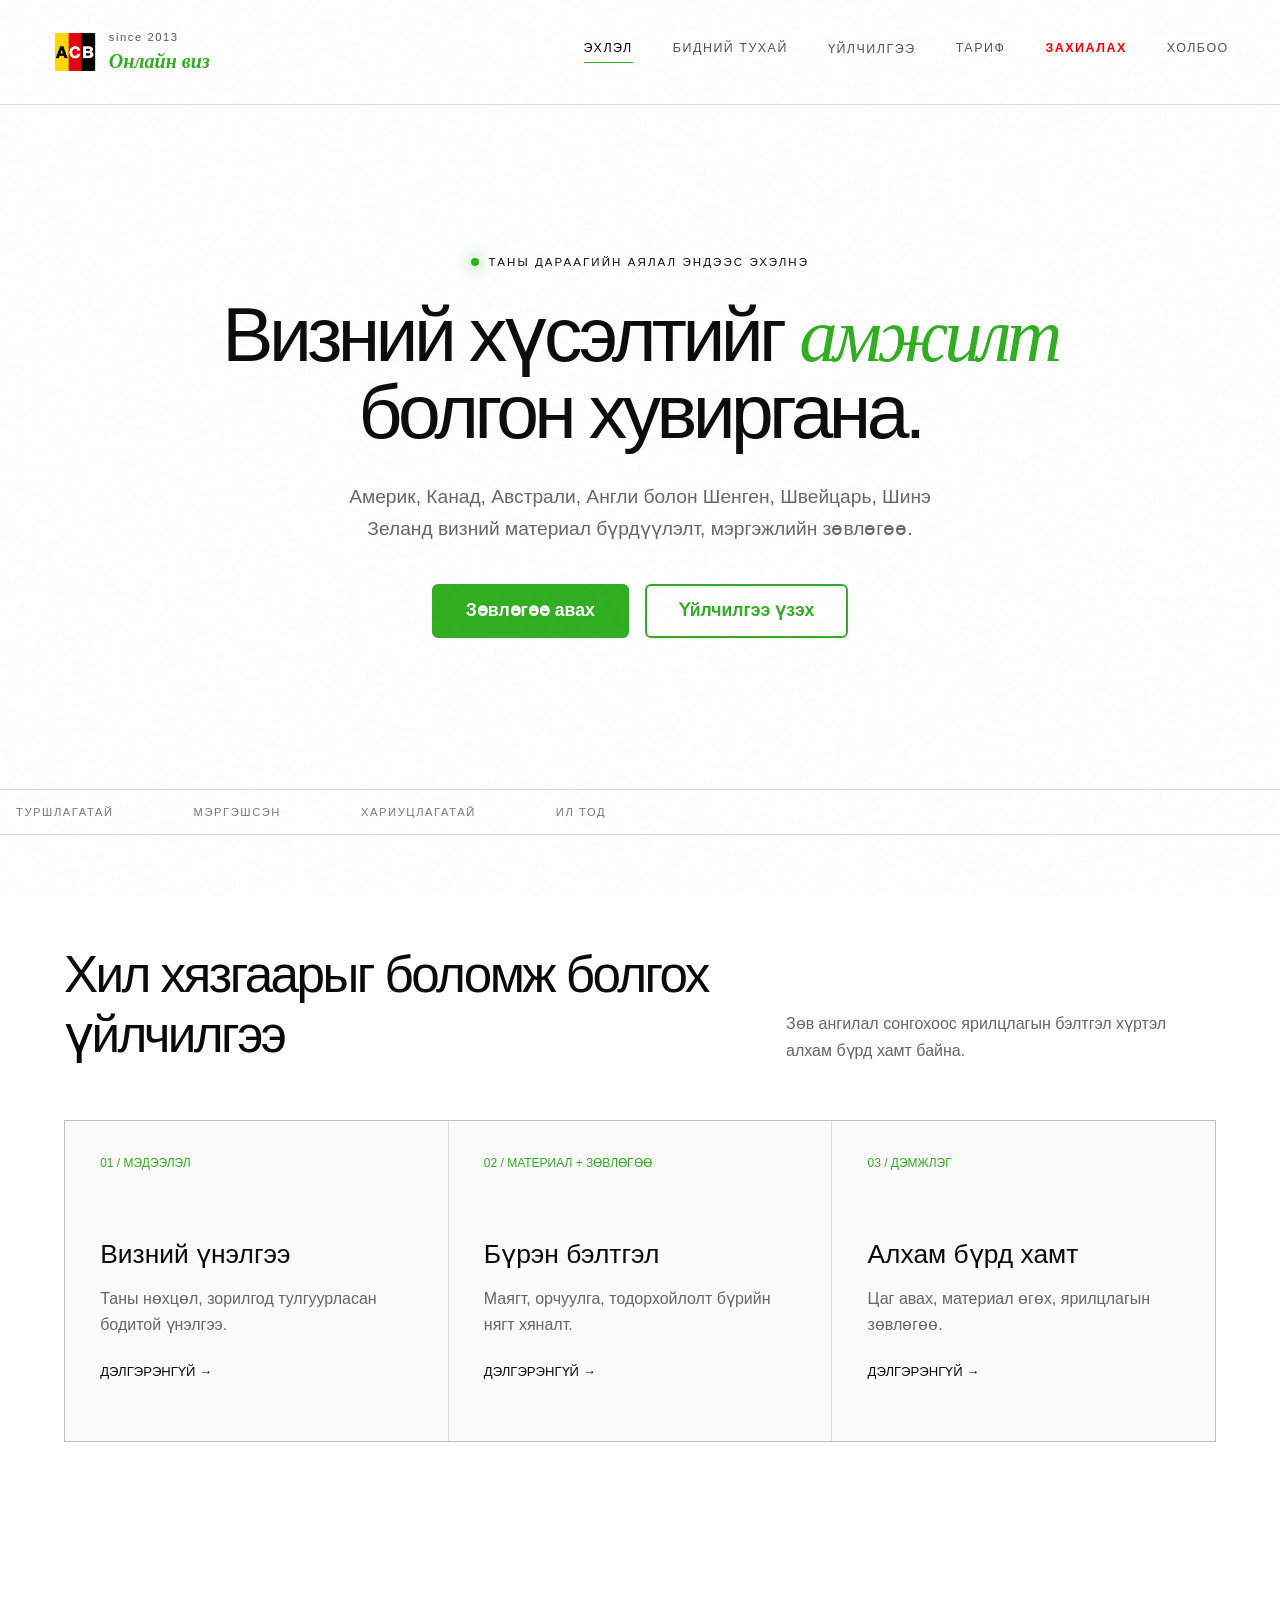
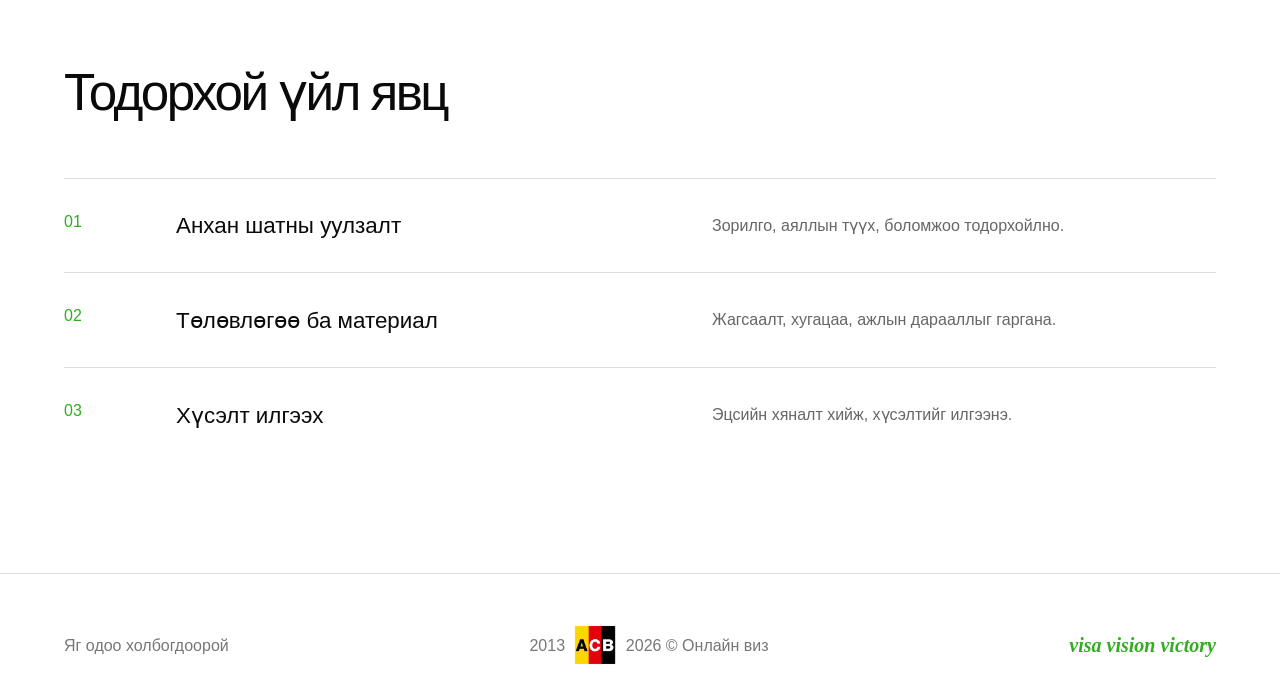
==== commit 7acf8320: "в" ====
--- a/index.html
+++ b/index.html
@@ -1 +1 @@
-<!doctype html><html lang="mn"><head><meta charset="utf-8"><meta name="viewport" content="width=device-width,initial-scale=1"><title>Visa Vision Victory</title><link rel="icon" type="image/png" href="assets/favicon.png"><link rel="stylesheet" href="styles.css"></head><body><div class="noise"></div><header class="site-header"><a class="brand" href="index.html"><img class="brand-logo" src="assets/acb-logo.png" alt="ACB лого"><span class="brand-text"><span class="brand-since">since 2013</span><span class="brand-name">Онлайн виз</span></span></a><button class="menu-btn" aria-label="Цэс">☰</button><nav class="nav"><a class="active" href="index.html">Эхлэл</a><a href="about.html">Бидний тухай</a><a href="services.html">Үйлчилгээ</a><a href="pricing.html">Тариф</a><a  href="zahialga.html" style="display:inline-block; color:red; font-weight:600;">Захиалах</a><a    href="contact.html">Холбоо</a></nav></header><main class="page"><section class="hero"><p class="eyebrow"><span class="dot"></span>Таны дараагийн аялал эндээс эхэлнэ</p><h1>Визний хүсэлтийг <span class="accent">амжилт</span> болгон хувиргана.</h1><p class="lead">Америк, Канад, Австрали, Англи болон Шенген, Швейцарь, Шинэ Зеланд визний материал бүрдүүлэлт, мэргэжлийн зөвлөгөө.</p><div class="actions"><a class="btn" href="/zovlogoo.html">Зөвлөгөө авах</a><a class="btn secondary" href="services.html">Үйлчилгээ үзэх</a></div></section><div class="marquee"><span>Туршлагатай</span><span>Мэргэшсэн</span><span>Хариуцлагатай</span><span>Ил тод</span></div><section class="section reveal"><div class="section-head"><h2>Хил хязгаарыг боломж болгох үйлчилгээ</h2><p class="section-copy">Зөв ангилал сонгохоос ярилцлагын бэлтгэл хүртэл алхам бүрд хамт байна.</p></div><div class="grid home-grid"><article class="card"><span class="card-index">01 / ЗӨВЛӨГӨӨ</span><h3>Визний үнэлгээ</h3><p>Таны нөхцөл, зорилгод тулгуурласан бодитой үнэлгээ.</p><a class="card-link" href="services.html">Дэлгэрэнгүй →</a></article><article class="card"><span class="card-index">02 / МАТЕРИАЛ</span><h3>Бүрэн бэлтгэл</h3><p>Маягт, орчуулга, тодорхойлолт бүрийн нягт хяналт.</p><a class="card-link" href="services.html">Дэлгэрэнгүй →</a></article><article class="card"><span class="card-index">03 / ДЭМЖЛЭГ</span><h3>Алхам бүрд хамт</h3><p>Цаг авах, материал өгөх, ярилцлагын зөвлөгөө.</p><a class="card-link" href="services.html">Дэлгэрэнгүй →</a></article></div></section><section class="section reveal"><div class="section-head"><h2>Тодорхой үйл явц</h2></div><div class="steps"><article class="step"><h3>Анхан шатны уулзалт</h3><p>Зорилго, аяллын түүх, боломжоо тодорхойлно.</p></article><article class="step"><h3>Төлөвлөгөө ба материал</h3><p>Жагсаалт, хугацаа, ажлын дарааллыг гаргана.</p></article><article class="step"><h3>Хүсэлт илгээх</h3><p>Эцсийн хяналт хийж, хүсэлтийг илгээнэ.</p></article></div></section></main><footer class="site-footer"><div class="footer-row"><p>Яг одоо холбогдоорой</p><p class="footer-copy">2013 <img class="footer-logo" src="assets/acb-logo.png" alt="ACB лого"> 2026 © Онлайн виз</p><div class="footer-brand">visa vision victory</div></div></footer><script src="app.js"></script></body></html>
+<!doctype html><html lang="mn"><head><meta charset="utf-8"><meta name="viewport" content="width=device-width,initial-scale=1"><title>Visa Vision Victory</title><link rel="icon" type="image/png" href="assets/favicon.png"><link rel="stylesheet" href="styles.css"></head><body><div class="noise"></div><header class="site-header"><a class="brand" href="index.html"><img class="brand-logo" src="assets/acb-logo.png" alt="ACB лого"><span class="brand-text"><span class="brand-since">since 2013</span><span class="brand-name">Онлайн виз</span></span></a><button class="menu-btn" aria-label="Цэс">☰</button><nav class="nav"><a class="active" href="index.html">Эхлэл</a><a href="about.html">Бидний тухай</a><a href="services.html">Үйлчилгээ</a><a href="pricing.html">Тариф</a><a  href="zahialga.html" style="display:inline-block; color:red; font-weight:600;">Захиалах</a><a    href="contact.html">Холбоо</a></nav></header><main class="page"><section class="hero"><p class="eyebrow"><span class="dot"></span>Таны дараагийн аялал эндээс эхэлнэ</p><h1>Визний хүсэлтийг <span class="accent">амжилт</span> болгон хувиргана.</h1><p class="lead">Америк, Канад, Австрали, Англи болон Шенген, Швейцарь, Шинэ Зеланд визний материал бүрдүүлэлт, мэргэжлийн зөвлөгөө.</p><div class="actions"><a class="btn" href="/zovlogoo.html">Зөвлөгөө авах</a><a class="btn secondary" href="services.html">Үйлчилгээ үзэх</a></div></section><div class="marquee"><span>Туршлагатай</span><span>Мэргэшсэн</span><span>Хариуцлагатай</span><span>Ил тод</span></div><section class="section reveal"><div class="section-head"><h2>Хил хязгаарыг боломж болгох үйлчилгээ</h2><p class="section-copy">Зөв ангилал сонгохоос ярилцлагын бэлтгэл хүртэл алхам бүрд хамт байна.</p></div><div class="grid home-grid"><article class="card"><span class="card-index">01 / МЭДЭЭЛЭЛ</span><h3>Визний үнэлгээ</h3><p>Таны нөхцөл, зорилгод тулгуурласан бодитой үнэлгээ.</p><a class="card-link" href="services.html">Дэлгэрэнгүй →</a></article><article class="card"><span class="card-index">02 / МАТЕРИАЛ + ЗӨВЛӨГӨӨ</span><h3>Бүрэн бэлтгэл</h3><p>Маягт, орчуулга, тодорхойлолт бүрийн нягт хяналт.</p><a class="card-link" href="services.html">Дэлгэрэнгүй →</a></article><article class="card"><span class="card-index">03 / ДЭМЖЛЭГ</span><h3>Алхам бүрд хамт</h3><p>Цаг авах, материал өгөх, ярилцлагын зөвлөгөө.</p><a class="card-link" href="services.html">Дэлгэрэнгүй →</a></article></div></section><section class="section reveal"><div class="section-head"><h2>Тодорхой үйл явц</h2></div><div class="steps"><article class="step"><h3>Анхан шатны уулзалт</h3><p>Зорилго, аяллын түүх, боломжоо тодорхойлно.</p></article><article class="step"><h3>Төлөвлөгөө ба материал</h3><p>Жагсаалт, хугацаа, ажлын дарааллыг гаргана.</p></article><article class="step"><h3>Хүсэлт илгээх</h3><p>Эцсийн хяналт хийж, хүсэлтийг илгээнэ.</p></article></div></section></main><footer class="site-footer"><div class="footer-row"><p>Яг одоо холбогдоорой</p><p class="footer-copy">2013 <img class="footer-logo" src="assets/acb-logo.png" alt="ACB лого"> 2026 © Онлайн виз</p><div class="footer-brand">visa vision victory</div></div></footer><script src="app.js"></script></body></html>
--- a/styles.css
+++ b/styles.css
@@ -1 +1 @@
-:root{--bg:#ffffff;--fg:#0a0a0a;--muted:#666;--line:#00000022;--lime:#2fae1f}*{box-sizing:border-box;margin:0;padding:0}html{scroll-behavior:smooth}body{min-height:100vh;background:var(--bg);color:var(--fg);font-family:Arial,sans-serif;overflow-x:hidden}a{color:inherit}.noise{position:fixed;inset:0;pointer-events:none;z-index:10;opacity:.04;background-image:url("data:image/svg+xml,%3Csvg viewBox='0 0 180 180' xmlns='http://www.w3.org/2000/svg'%3E%3Cfilter id='n'%3E%3CfeTurbulence type='fractalNoise' baseFrequency='.9' numOctaves='3'/%3E%3C/filter%3E%3Crect width='100%25' height='100%25' filter='url(%23n)'/%3E%3C/svg%3E")}.site-header{position:relative;z-index:20;display:flex;align-items:center;justify-content:space-between;padding:28px 4vw;border-bottom:1px solid var(--line)}.brand{text-decoration:none;font-family:Georgia,serif;font-style:italic;font-size:1.25rem;font-weight:700;color:var(--lime)}.brand{display:inline-flex;align-items:center;gap:.6rem}.footer-copy{display:inline-flex;align-items:center;gap:.4rem}.footer-logo{height:24px;width:24px;object-fit:contain;display:block}.brand-text{display:flex;flex-direction:column;height:48px}.brand .brand-since{display:block;font-family:Arial,sans-serif;font-style:normal;font-weight:400;font-size:.7rem;letter-spacing:.14em;line-height:18px;color:#555;text-transform:lowercase}.brand-name{display:block;line-height:30px}.brand-logo{height:48px;width:48px;object-fit:contain;display:block}.brand span,.accent{color:var(--lime)}.nav{display:flex;gap:2.5rem}.nav a{text-decoration:none;text-transform:uppercase;font-size:.78rem;letter-spacing:.12em;color:#555}.nav a:hover,.nav a.active{color:#000}.nav a.active:after{content:"";display:block;height:1px;background:var(--lime);margin-top:7px}.menu-btn{display:none;background:none;border:0;color:#000;font-size:1.5rem}.page{position:relative;z-index:2}.hero{min-height:76vh;display:grid;align-content:center;justify-items:center;text-align:center;padding:8vh 5vw}.eyebrow{display:flex;align-items:center;gap:.6rem;text-transform:uppercase;letter-spacing:.18em;font-size:.72rem;margin-bottom:1.8rem}.dot{width:8px;height:8px;background:var(--lime);border-radius:50%;box-shadow:0 0 16px var(--lime)}h1{max-width:1050px;font-size:clamp(2.6rem,6vw,6.5rem);font-weight:400;line-height:.98;letter-spacing:-.06em}.accent{font-style:italic;font-family:Georgia,serif}.lead{max-width:650px;color:var(--muted);font-size:clamp(1rem,1.5vw,1.25rem);line-height:1.7;margin:2rem auto 0}.actions{display:flex;gap:1rem;margin-top:2.4rem}.btn{display:inline-flex;align-items:center;justify-content:center;border:2px solid var(--lime);border-radius:6px;padding:14px 32px;text-decoration:none;background:var(--lime);color:#fff;font-size:1.1rem;font-weight:700;line-height:1.2;transition:.25s;cursor:pointer}.btn:hover{transform:translateY(-2px);background:#289a1a;border-color:#289a1a}.btn.secondary{background:transparent;color:var(--lime)}.btn.secondary:hover{background:#2fae1f14;color:#289a1a}.marquee{border-block:1px solid var(--line);padding:1rem;overflow:hidden;color:#777;text-transform:uppercase;letter-spacing:.14em;font-size:.7rem;white-space:nowrap}.marquee span{margin-right:5rem}.section{padding:110px 5vw;max-width:1400px;margin:auto}.section-head{display:flex;justify-content:space-between;align-items:end;gap:2rem;margin-bottom:3.5rem}.section h2{font-size:clamp(2rem,4vw,4.2rem);font-weight:400;letter-spacing:-.05em;max-width:800px}.section-copy{max-width:430px;color:var(--muted);line-height:1.7}.grid{display:grid;grid-template-columns:repeat(3,1fr);gap:1px;background:var(--line);border:1px solid var(--line)}.card{background:#fafafa;padding:2.2rem;min-height:320px;display:flex;flex-direction:column}.card:hover{background:#f1f1f1}.card-index{color:var(--lime);font-size:.75rem}.card h3{font-size:1.65rem;font-weight:400;margin:auto 0 1rem}.home-grid .card{padding-bottom:calc(2.2rem + 1.65rem)}.card p{color:var(--muted);line-height:1.65;min-height:3.3em}.card-link{margin-top:1.6rem;text-decoration:none;font-size:.82rem;text-transform:uppercase}.steps{counter-reset:s}.step{counter-increment:s;display:grid;grid-template-columns:80px 1fr 1fr;gap:2rem;padding:2.1rem 0;border-top:1px solid var(--line)}.step:before{content:"0" counter(s);color:var(--lime)}.step h3{font-weight:400;font-size:1.4rem}.step p{color:var(--muted);line-height:1.6}.page-intro{padding:12vh 5vw 8vh;max-width:1400px;margin:auto}.pricing-grid{display:grid;grid-template-columns:repeat(3,1fr);gap:1rem}.price-card{padding:2rem;border:1px solid var(--line);border-radius:18px;background:#00000008;display:flex;flex-direction:column;min-height:520px}.price-card.featured{border-color:var(--lime);background:#2fae1f16}.badge{align-self:flex-start;color:#eafbe6;background:var(--lime);border-radius:99px;padding:.4rem .7rem;font-size:.65rem;text-transform:uppercase}.h3-note{display:block;margin-top:.45rem;font-size:.8rem;line-height:1.5;color:var(--muted);font-weight:400;letter-spacing:0}.h3-note.strong{font-weight:700;color:var(--fg)}.price-card h3{font-size:1.6rem;font-weight:400;margin:1.4rem 0}.price{font-size:2.7rem}.price small{font-size:.8rem;color:var(--muted)}.features{list-style:none;margin:2rem 0;color:#bbb;line-height:2}.features li:before{content:"↗";color:var(--lime);margin-right:.6rem}.price-card .btn{margin-top:auto}.contact-grid{display:grid;grid-template-columns:.8fr 1.2fr;gap:6vw}.contact-list{list-style:none;margin-top:2rem}.contact-list li{padding:1.2rem 0;border-top:1px solid var(--line);color:#555}.contact-list a{text-decoration:none;color:#0a0a0a}.form{display:grid;gap:1rem}.field{display:grid;gap:.55rem}.field label{font-size:.72rem;text-transform:uppercase;color:#555}.field input,.field textarea,.field select{width:100%;background:#00000008;border:1px solid var(--line);border-radius:10px;color:#0a0a0a;padding:1rem}.field textarea{min-height:150px;resize:vertical}.form-status{color:var(--lime);min-height:1.3em}.site-footer{position:relative;z-index:2;border-top:1px solid var(--line);padding:3rem 5vw 1.4rem}.footer-row{display:flex;justify-content:space-between;align-items:center;gap:2rem;color:#777}.footer-brand{font-family:Georgia,serif;font-style:italic;font-weight:700;color:var(--lime);font-size:1.25rem;line-height:.85;text-align:center;white-space:nowrap}.reveal{opacity:0;transform:translateY(24px);transition:.75s}.reveal.visible{opacity:1;transform:none}@media(max-width:800px){.brand-logo{height:38px;width:38px}.brand-text{height:38px}.brand-since{font-size:.6rem;line-height:14px}.brand-name{line-height:24px}.site-header{padding:22px 20px}.menu-btn{display:block}.nav{display:none;position:absolute;top:74px;left:0;right:0;padding:24px 20px;background:#fafafa;flex-direction:column}.nav.open{display:flex}.hero{min-height:70vh;padding-inline:20px}.actions{flex-direction:column;width:100%;max-width:360px}.section,.page-intro{padding:75px 20px}.section-head,.footer-row{align-items:flex-start;flex-direction:column;gap:1rem}.grid,.pricing-grid,.contact-grid{grid-template-columns:1fr}.step{grid-template-columns:45px 1fr}.step p{grid-column:2}.price-card{min-height:auto}.footer-brand{white-space:normal}}
+:root{--bg:#ffffff;--fg:#0a0a0a;--muted:#666;--line:#00000022;--lime:#2fae1f}*{box-sizing:border-box;margin:0;padding:0}html{scroll-behavior:smooth}body{min-height:100vh;background:var(--bg);color:var(--fg);font-family:Arial,sans-serif;overflow-x:hidden}a{color:inherit}.noise{position:fixed;inset:0;pointer-events:none;z-index:10;opacity:.04;background-image:url("data:image/svg+xml,%3Csvg viewBox='0 0 180 180' xmlns='http://www.w3.org/2000/svg'%3E%3Cfilter id='n'%3E%3CfeTurbulence type='fractalNoise' baseFrequency='.9' numOctaves='3'/%3E%3C/filter%3E%3Crect width='100%25' height='100%25' filter='url(%23n)'/%3E%3C/svg%3E")}.site-header{position:relative;z-index:20;display:flex;align-items:center;justify-content:space-between;padding:28px 4vw;border-bottom:1px solid var(--line)}.brand{text-decoration:none;font-family:Georgia,serif;font-style:italic;font-size:1.25rem;font-weight:700;color:var(--lime)}.brand{display:inline-flex;align-items:center;gap:.6rem}.footer-copy{display:inline-flex;align-items:center;gap:.4rem}.footer-logo{height:48px;width:48px;object-fit:contain;display:block;position:relative;top:-1px}.brand-text{display:flex;flex-direction:column;height:48px}.brand .brand-since{display:block;font-family:Arial,sans-serif;font-style:normal;font-weight:400;font-size:.7rem;letter-spacing:.14em;line-height:18px;color:#555;text-transform:lowercase}.brand-name{display:block;line-height:30px}.brand-logo{height:48px;width:48px;object-fit:contain;display:block}.brand span,.accent{color:var(--lime)}.nav{display:flex;gap:2.5rem}.nav a{text-decoration:none;text-transform:uppercase;font-size:.78rem;letter-spacing:.12em;color:#555}.nav a:hover,.nav a.active{color:#000}.nav a.active:after{content:"";display:block;height:1px;background:var(--lime);margin-top:7px}.menu-btn{display:none;background:none;border:0;color:#000;font-size:1.5rem}.page{position:relative;z-index:2}.hero{min-height:76vh;display:grid;align-content:center;justify-items:center;text-align:center;padding:8vh 5vw}.eyebrow{display:flex;align-items:center;gap:.6rem;text-transform:uppercase;letter-spacing:.18em;font-size:.72rem;margin-bottom:1.8rem}.dot{width:8px;height:8px;background:var(--lime);border-radius:50%;box-shadow:0 0 16px var(--lime)}h1{max-width:1050px;font-size:clamp(2.6rem,6vw,6.5rem);font-weight:400;line-height:.98;letter-spacing:-.06em}.accent{font-style:italic;font-family:Georgia,serif}.lead{max-width:650px;color:var(--muted);font-size:clamp(1rem,1.5vw,1.25rem);line-height:1.7;margin:2rem auto 0}.actions{display:flex;gap:1rem;margin-top:2.4rem}.btn{display:inline-flex;align-items:center;justify-content:center;border:2px solid var(--lime);border-radius:6px;padding:14px 32px;text-decoration:none;background:var(--lime);color:#fff;font-size:1.1rem;font-weight:700;line-height:1.2;transition:.25s;cursor:pointer}.btn:hover{transform:translateY(-2px);background:#289a1a;border-color:#289a1a}.btn.secondary{background:transparent;color:var(--lime)}.btn.secondary:hover{background:#2fae1f14;color:#289a1a}.marquee{border-block:1px solid var(--line);padding:1rem;overflow:hidden;color:#777;text-transform:uppercase;letter-spacing:.14em;font-size:.7rem;white-space:nowrap}.marquee span{margin-right:5rem}.section{padding:110px 5vw;max-width:1400px;margin:auto}.section-head{display:flex;justify-content:space-between;align-items:end;gap:2rem;margin-bottom:3.5rem}.section h2{font-size:clamp(2rem,4vw,4.2rem);font-weight:400;letter-spacing:-.05em;max-width:800px}.section-copy{max-width:430px;color:var(--muted);line-height:1.7}.grid{display:grid;grid-template-columns:repeat(3,1fr);gap:1px;background:var(--line);border:1px solid var(--line)}.card{background:#fafafa;padding:2.2rem;min-height:320px;display:flex;flex-direction:column}.card:hover{background:#f1f1f1}.card-index{color:var(--lime);font-size:.75rem}.card h3{font-size:1.65rem;font-weight:400;margin:auto 0 1rem}.home-grid .card{padding-bottom:calc(2.2rem + 1.65rem)}.card p{color:var(--muted);line-height:1.65;min-height:3.3em}.card-link{margin-top:1.6rem;text-decoration:none;font-size:.82rem;text-transform:uppercase}.steps{counter-reset:s}.step{counter-increment:s;display:grid;grid-template-columns:80px 1fr 1fr;gap:2rem;padding:2.1rem 0;border-top:1px solid var(--line)}.step:before{content:"0" counter(s);color:var(--lime)}.step h3{font-weight:400;font-size:1.4rem}.step p{color:var(--muted);line-height:1.6}.page-intro{padding:12vh 5vw 8vh;max-width:1400px;margin:auto}.pricing-grid{display:grid;grid-template-columns:repeat(3,1fr);gap:1rem}.price-card{padding:2rem;border:1px solid var(--line);border-radius:18px;background:#00000008;display:flex;flex-direction:column;min-height:520px}.price-card.featured{border-color:var(--lime);background:#2fae1f16}.badge{align-self:flex-start;color:#eafbe6;background:var(--lime);border-radius:99px;padding:.4rem .7rem;font-size:.65rem;text-transform:uppercase}.h3-note{display:block;margin-top:.45rem;font-size:.8rem;line-height:1.5;color:var(--muted);font-weight:400;letter-spacing:0}.h3-note.strong{font-weight:700;color:var(--fg)}.price-card h3{font-size:1.6rem;font-weight:400;margin:1.4rem 0}.price{font-size:2.7rem}.price small{font-size:.8rem;color:var(--muted)}.features{list-style:none;margin:2rem 0;color:#bbb;line-height:2}.features li:before{content:"↗";color:var(--lime);margin-right:.6rem}.price-card .btn{margin-top:auto}.contact-grid{display:grid;grid-template-columns:.8fr 1.2fr;gap:6vw}.contact-list{list-style:none;margin-top:2rem}.contact-list li{padding:1.2rem 0;border-top:1px solid var(--line);color:#555}.contact-list a{text-decoration:none;color:#0a0a0a}.form{display:grid;gap:1rem}.field{display:grid;gap:.55rem}.field label{font-size:.72rem;text-transform:uppercase;color:#555}.field input,.field textarea,.field select{width:100%;background:#00000008;border:1px solid var(--line);border-radius:10px;color:#0a0a0a;padding:1rem}.field textarea{min-height:150px;resize:vertical}.form-status{color:var(--lime);min-height:1.3em}.site-footer{position:relative;z-index:2;border-top:1px solid var(--line);padding:3rem 5vw 1.4rem}.footer-row{display:flex;justify-content:space-between;align-items:center;gap:2rem;color:#777}.footer-brand{font-family:Georgia,serif;font-style:italic;font-weight:700;color:var(--lime);font-size:1.25rem;line-height:.85;text-align:center;white-space:nowrap}.reveal{opacity:0;transform:translateY(24px);transition:.75s}.reveal.visible{opacity:1;transform:none}@media(max-width:800px){.brand-logo{height:38px;width:38px}.brand-text{height:38px}.brand-since{font-size:.6rem;line-height:14px}.brand-name{line-height:24px}.site-header{padding:22px 20px}.menu-btn{display:block}.nav{display:none;position:absolute;top:74px;left:0;right:0;padding:24px 20px;background:#fafafa;flex-direction:column}.nav.open{display:flex}.hero{min-height:70vh;padding-inline:20px}.actions{flex-direction:column;width:100%;max-width:360px}.section,.page-intro{padding:75px 20px}.section-head,.footer-row{align-items:flex-start;flex-direction:column;gap:1rem}.grid,.pricing-grid,.contact-grid{grid-template-columns:1fr}.step{grid-template-columns:45px 1fr}.step p{grid-column:2}.price-card{min-height:auto}.footer-brand{white-space:normal}}
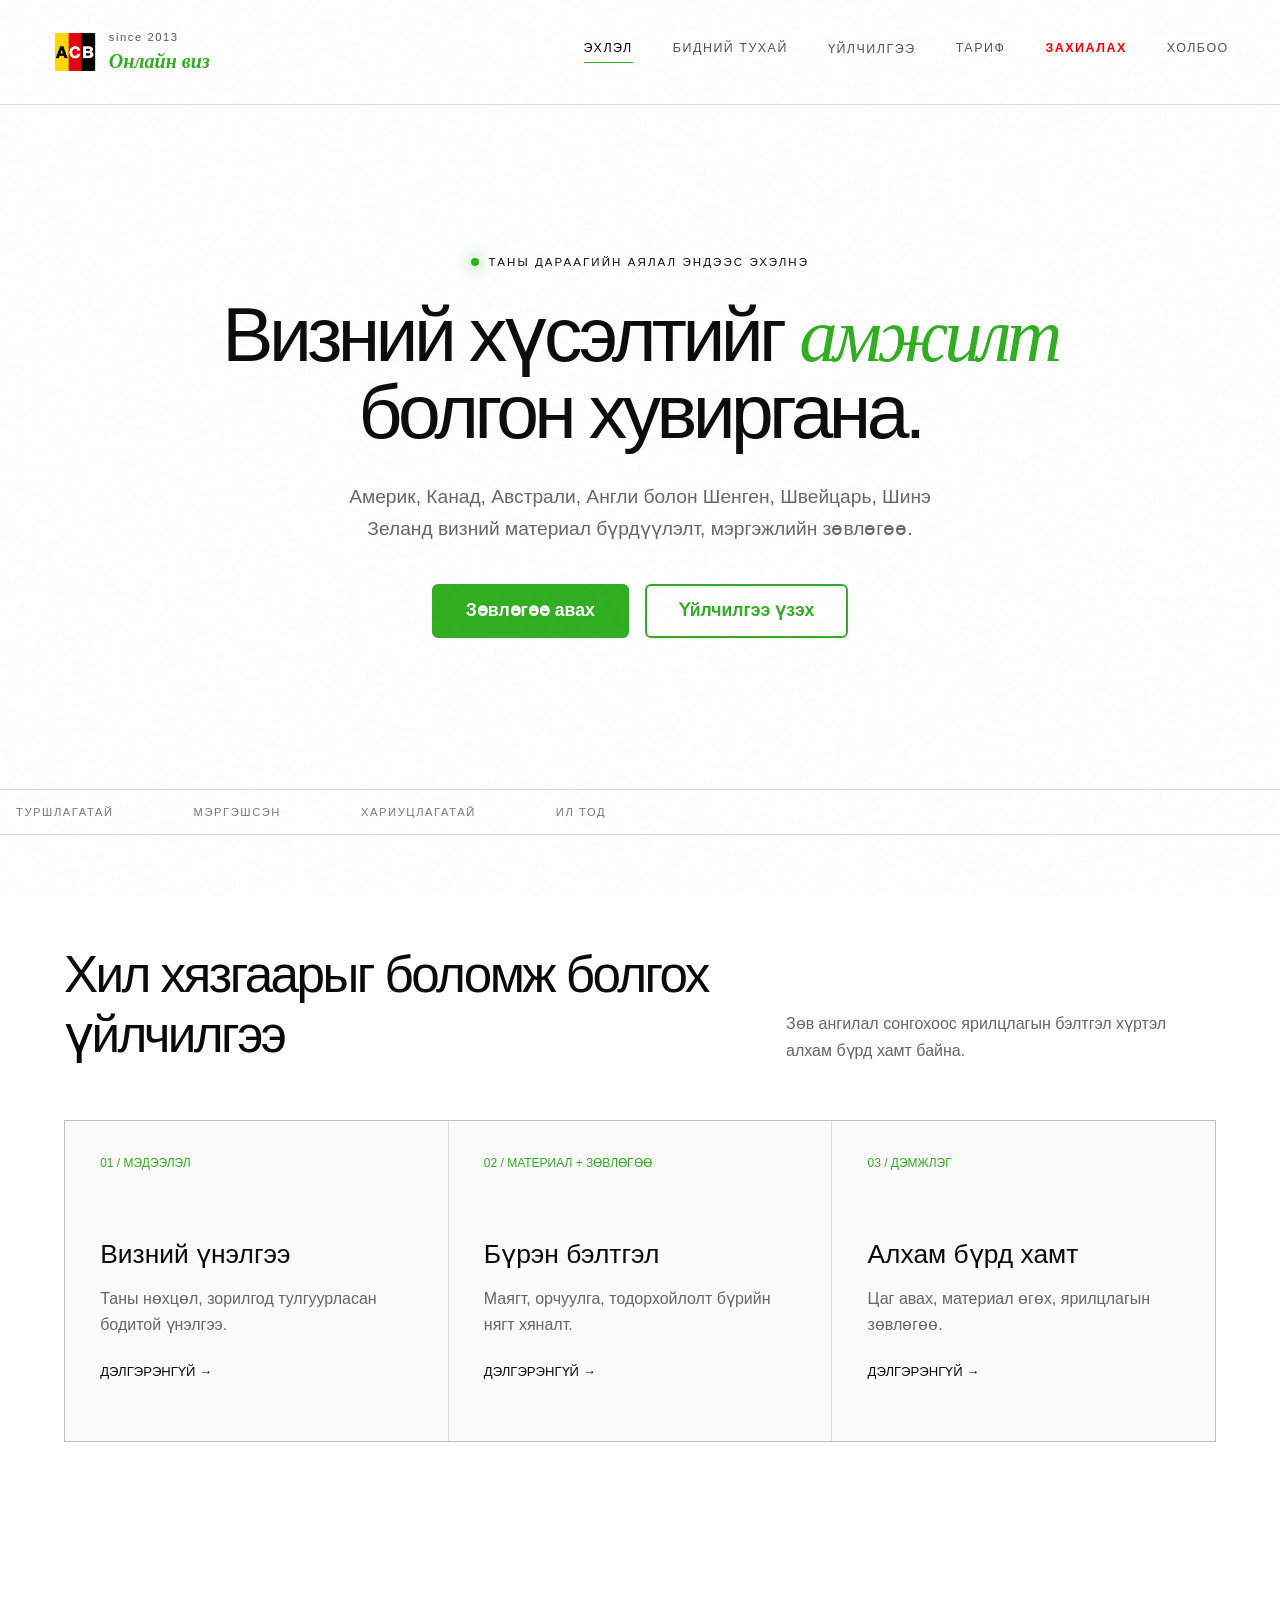
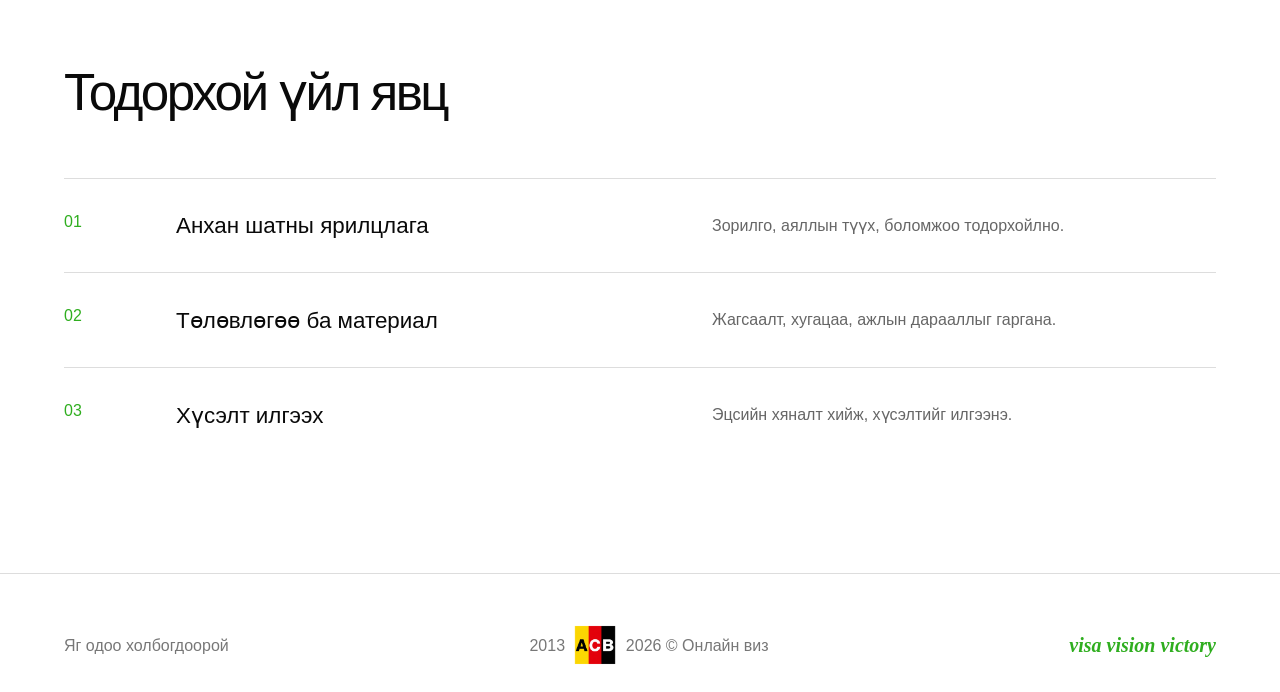
==== commit 3cae0c8a: "в" ====
--- a/index.html
+++ b/index.html
@@ -1 +1 @@
-<!doctype html><html lang="mn"><head><meta charset="utf-8"><meta name="viewport" content="width=device-width,initial-scale=1"><title>Visa Vision Victory</title><link rel="icon" type="image/png" href="assets/favicon.png"><link rel="stylesheet" href="styles.css"></head><body><div class="noise"></div><header class="site-header"><a class="brand" href="index.html"><img class="brand-logo" src="assets/acb-logo.png" alt="ACB лого"><span class="brand-text"><span class="brand-since">since 2013</span><span class="brand-name">Онлайн виз</span></span></a><button class="menu-btn" aria-label="Цэс">☰</button><nav class="nav"><a class="active" href="index.html">Эхлэл</a><a href="about.html">Бидний тухай</a><a href="services.html">Үйлчилгээ</a><a href="pricing.html">Тариф</a><a  href="zahialga.html" style="display:inline-block; color:red; font-weight:600;">Захиалах</a><a    href="contact.html">Холбоо</a></nav></header><main class="page"><section class="hero"><p class="eyebrow"><span class="dot"></span>Таны дараагийн аялал эндээс эхэлнэ</p><h1>Визний хүсэлтийг <span class="accent">амжилт</span> болгон хувиргана.</h1><p class="lead">Америк, Канад, Австрали, Англи болон Шенген, Швейцарь, Шинэ Зеланд визний материал бүрдүүлэлт, мэргэжлийн зөвлөгөө.</p><div class="actions"><a class="btn" href="/zovlogoo.html">Зөвлөгөө авах</a><a class="btn secondary" href="services.html">Үйлчилгээ үзэх</a></div></section><div class="marquee"><span>Туршлагатай</span><span>Мэргэшсэн</span><span>Хариуцлагатай</span><span>Ил тод</span></div><section class="section reveal"><div class="section-head"><h2>Хил хязгаарыг боломж болгох үйлчилгээ</h2><p class="section-copy">Зөв ангилал сонгохоос ярилцлагын бэлтгэл хүртэл алхам бүрд хамт байна.</p></div><div class="grid home-grid"><article class="card"><span class="card-index">01 / МЭДЭЭЛЭЛ</span><h3>Визний үнэлгээ</h3><p>Таны нөхцөл, зорилгод тулгуурласан бодитой үнэлгээ.</p><a class="card-link" href="services.html">Дэлгэрэнгүй →</a></article><article class="card"><span class="card-index">02 / МАТЕРИАЛ + ЗӨВЛӨГӨӨ</span><h3>Бүрэн бэлтгэл</h3><p>Маягт, орчуулга, тодорхойлолт бүрийн нягт хяналт.</p><a class="card-link" href="services.html">Дэлгэрэнгүй →</a></article><article class="card"><span class="card-index">03 / ДЭМЖЛЭГ</span><h3>Алхам бүрд хамт</h3><p>Цаг авах, материал өгөх, ярилцлагын зөвлөгөө.</p><a class="card-link" href="services.html">Дэлгэрэнгүй →</a></article></div></section><section class="section reveal"><div class="section-head"><h2>Тодорхой үйл явц</h2></div><div class="steps"><article class="step"><h3>Анхан шатны уулзалт</h3><p>Зорилго, аяллын түүх, боломжоо тодорхойлно.</p></article><article class="step"><h3>Төлөвлөгөө ба материал</h3><p>Жагсаалт, хугацаа, ажлын дарааллыг гаргана.</p></article><article class="step"><h3>Хүсэлт илгээх</h3><p>Эцсийн хяналт хийж, хүсэлтийг илгээнэ.</p></article></div></section></main><footer class="site-footer"><div class="footer-row"><p>Яг одоо холбогдоорой</p><p class="footer-copy">2013 <img class="footer-logo" src="assets/acb-logo.png" alt="ACB лого"> 2026 © Онлайн виз</p><div class="footer-brand">visa vision victory</div></div></footer><script src="app.js"></script></body></html>
+<!doctype html><html lang="mn"><head><meta charset="utf-8"><meta name="viewport" content="width=device-width,initial-scale=1"><title>Visa Vision Victory</title><link rel="icon" type="image/png" href="assets/favicon.png"><link rel="stylesheet" href="styles.css"></head><body><div class="noise"></div><header class="site-header"><a class="brand" href="index.html"><img class="brand-logo" src="assets/acb-logo.png" alt="ACB лого"><span class="brand-text"><span class="brand-since">since 2013</span><span class="brand-name">Онлайн виз</span></span></a><button class="menu-btn" aria-label="Цэс">☰</button><nav class="nav"><a class="active" href="index.html">Эхлэл</a><a href="about.html">Бидний тухай</a><a href="services.html">Үйлчилгээ</a><a href="pricing.html">Тариф</a><a  href="zahialga.html" style="display:inline-block; color:red; font-weight:600;">Захиалах</a><a    href="contact.html">Холбоо</a></nav></header><main class="page"><section class="hero"><p class="eyebrow"><span class="dot"></span>Таны дараагийн аялал эндээс эхэлнэ</p><h1>Визний хүсэлтийг <span class="accent">амжилт</span> болгон хувиргана.</h1><p class="lead">Америк, Канад, Австрали, Англи болон Шенген, Швейцарь, Шинэ Зеланд визний материал бүрдүүлэлт, мэргэжлийн зөвлөгөө.</p><div class="actions"><a class="btn" href="/zovlogoo.html">Зөвлөгөө авах</a><a class="btn secondary" href="services.html">Үйлчилгээ үзэх</a></div></section><div class="marquee"><span>Туршлагатай</span><span>Мэргэшсэн</span><span>Хариуцлагатай</span><span>Ил тод</span></div><section class="section reveal"><div class="section-head"><h2>Хил хязгаарыг боломж болгох үйлчилгээ</h2><p class="section-copy">Зөв ангилал сонгохоос ярилцлагын бэлтгэл хүртэл алхам бүрд хамт байна.</p></div><div class="grid home-grid"><article class="card"><span class="card-index">01 / МЭДЭЭЛЭЛ</span><h3>Визний үнэлгээ</h3><p>Таны нөхцөл, зорилгод тулгуурласан бодитой үнэлгээ.</p><a class="card-link" href="services.html">Дэлгэрэнгүй →</a></article><article class="card"><span class="card-index">02 / МАТЕРИАЛ + ЗӨВЛӨГӨӨ</span><h3>Бүрэн бэлтгэл</h3><p>Маягт, орчуулга, тодорхойлолт бүрийн нягт хяналт.</p><a class="card-link" href="services.html">Дэлгэрэнгүй →</a></article><article class="card"><span class="card-index">03 / ДЭМЖЛЭГ</span><h3>Алхам бүрд хамт</h3><p>Цаг авах, материал өгөх, ярилцлагын зөвлөгөө.</p><a class="card-link" href="services.html">Дэлгэрэнгүй →</a></article></div></section><section class="section reveal"><div class="section-head"><h2>Тодорхой үйл явц</h2></div><div class="steps"><article class="step"><h3>Анхан шатны ярилцлага</h3><p>Зорилго, аяллын түүх, боломжоо тодорхойлно.</p></article><article class="step"><h3>Төлөвлөгөө ба материал</h3><p>Жагсаалт, хугацаа, ажлын дарааллыг гаргана.</p></article><article class="step"><h3>Хүсэлт илгээх</h3><p>Эцсийн хяналт хийж, хүсэлтийг илгээнэ.</p></article></div></section></main><footer class="site-footer"><div class="footer-row"><p>Яг одоо холбогдоорой</p><p class="footer-copy">2013 <img class="footer-logo" src="assets/acb-logo.png" alt="ACB лого"> 2026 © Онлайн виз</p><div class="footer-brand">visa vision victory</div></div></footer><script src="app.js"></script></body></html>
